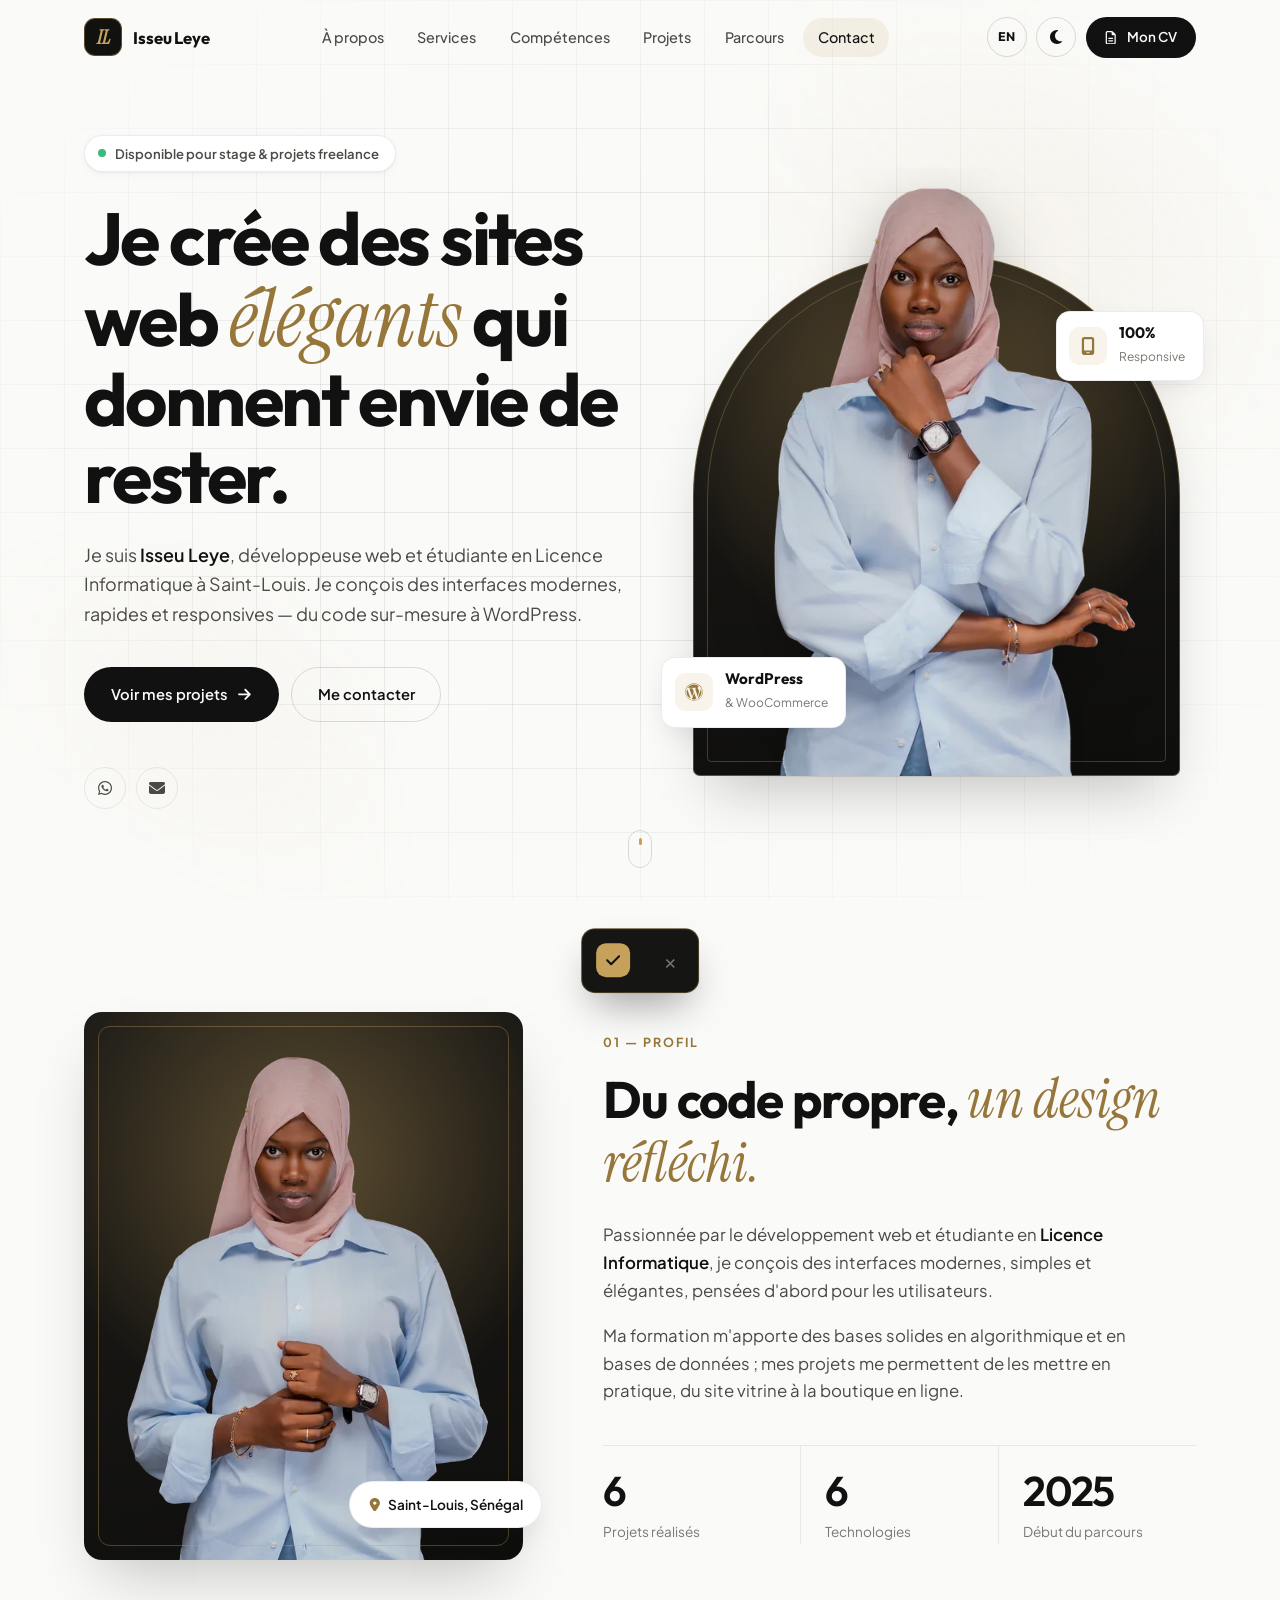
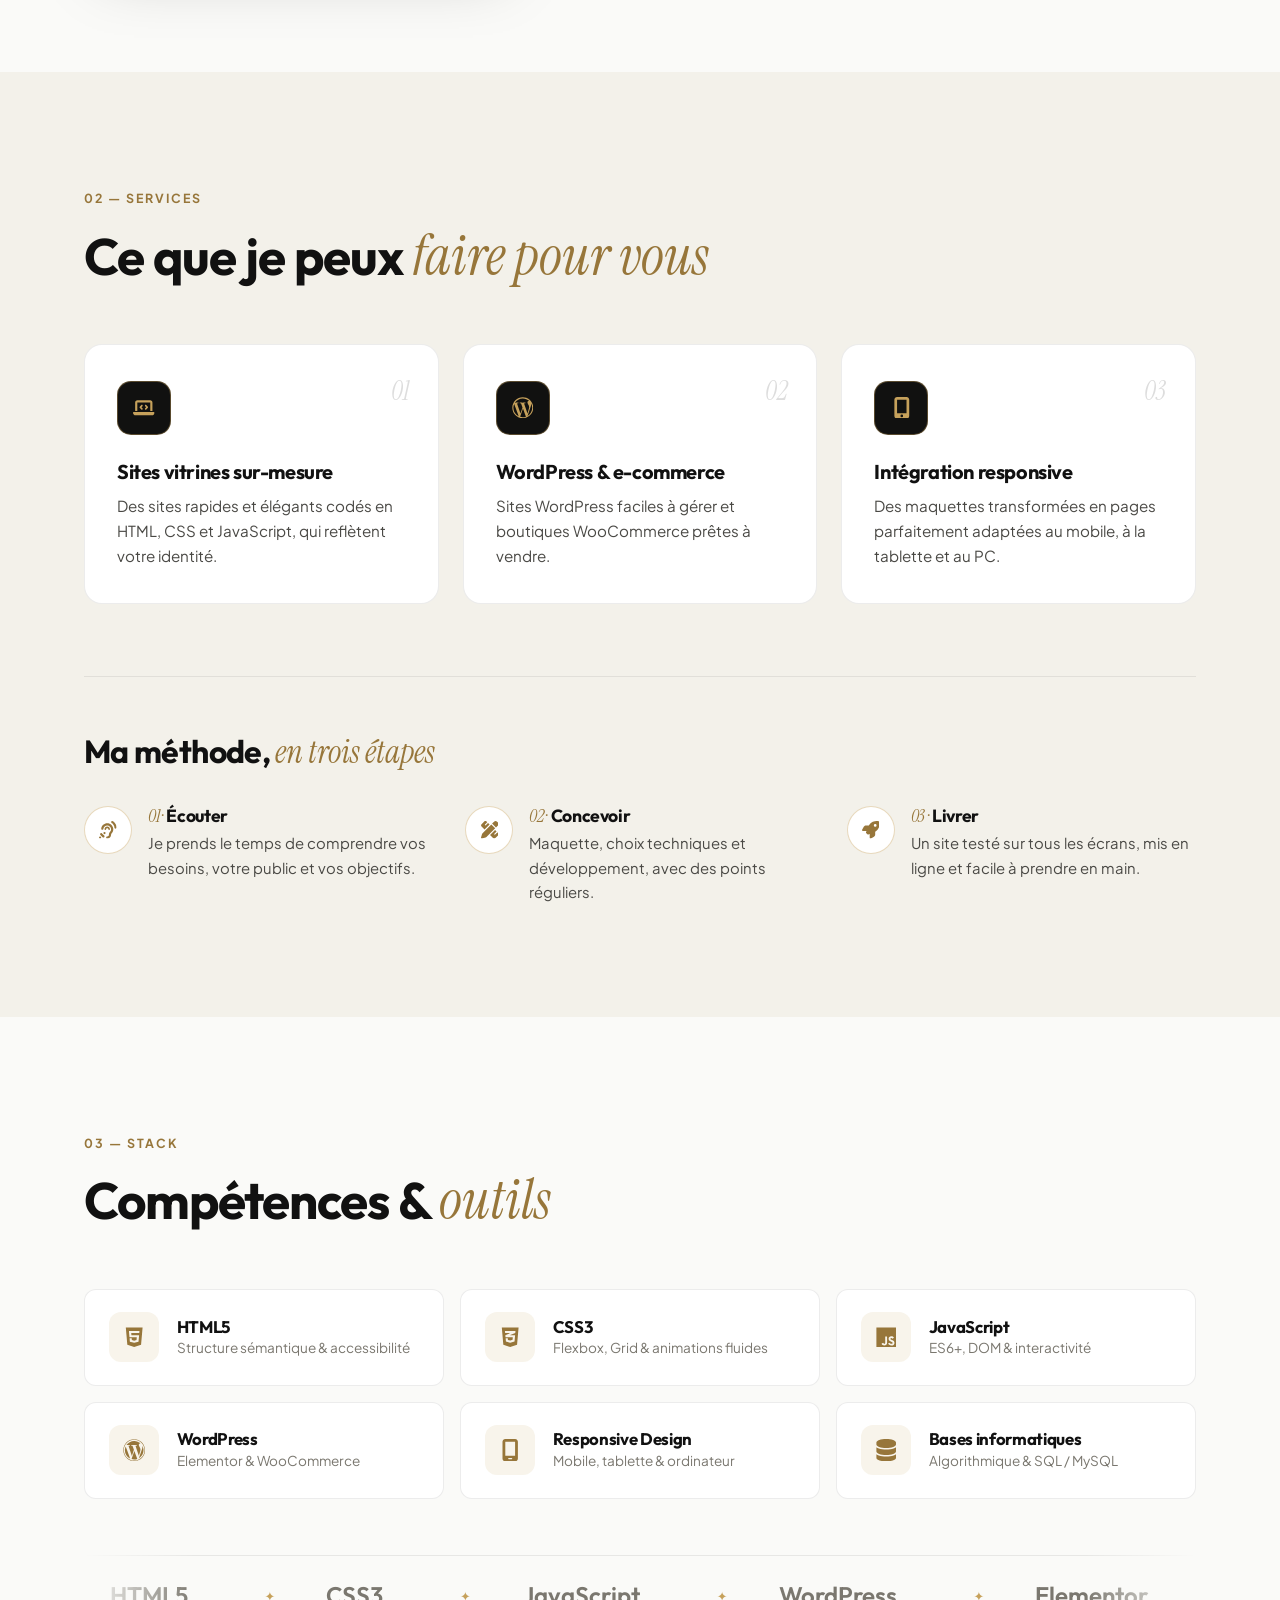
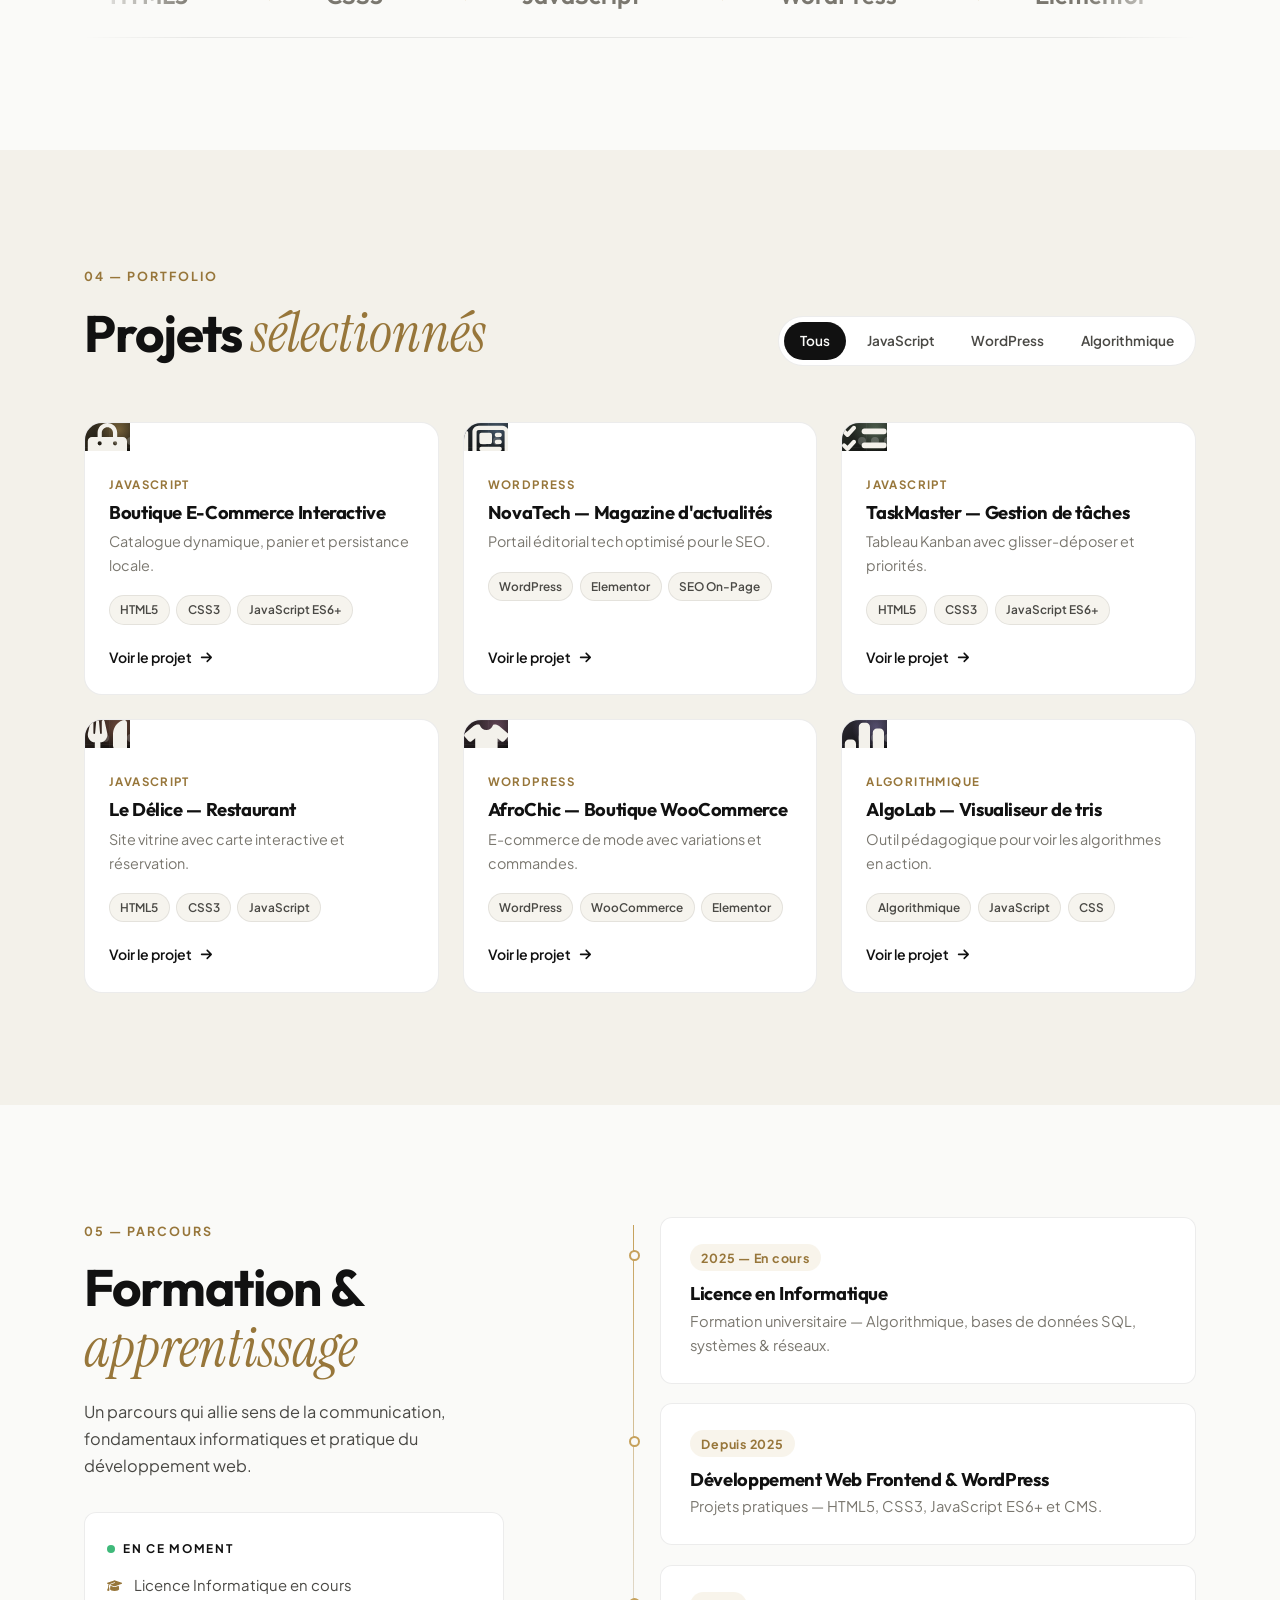
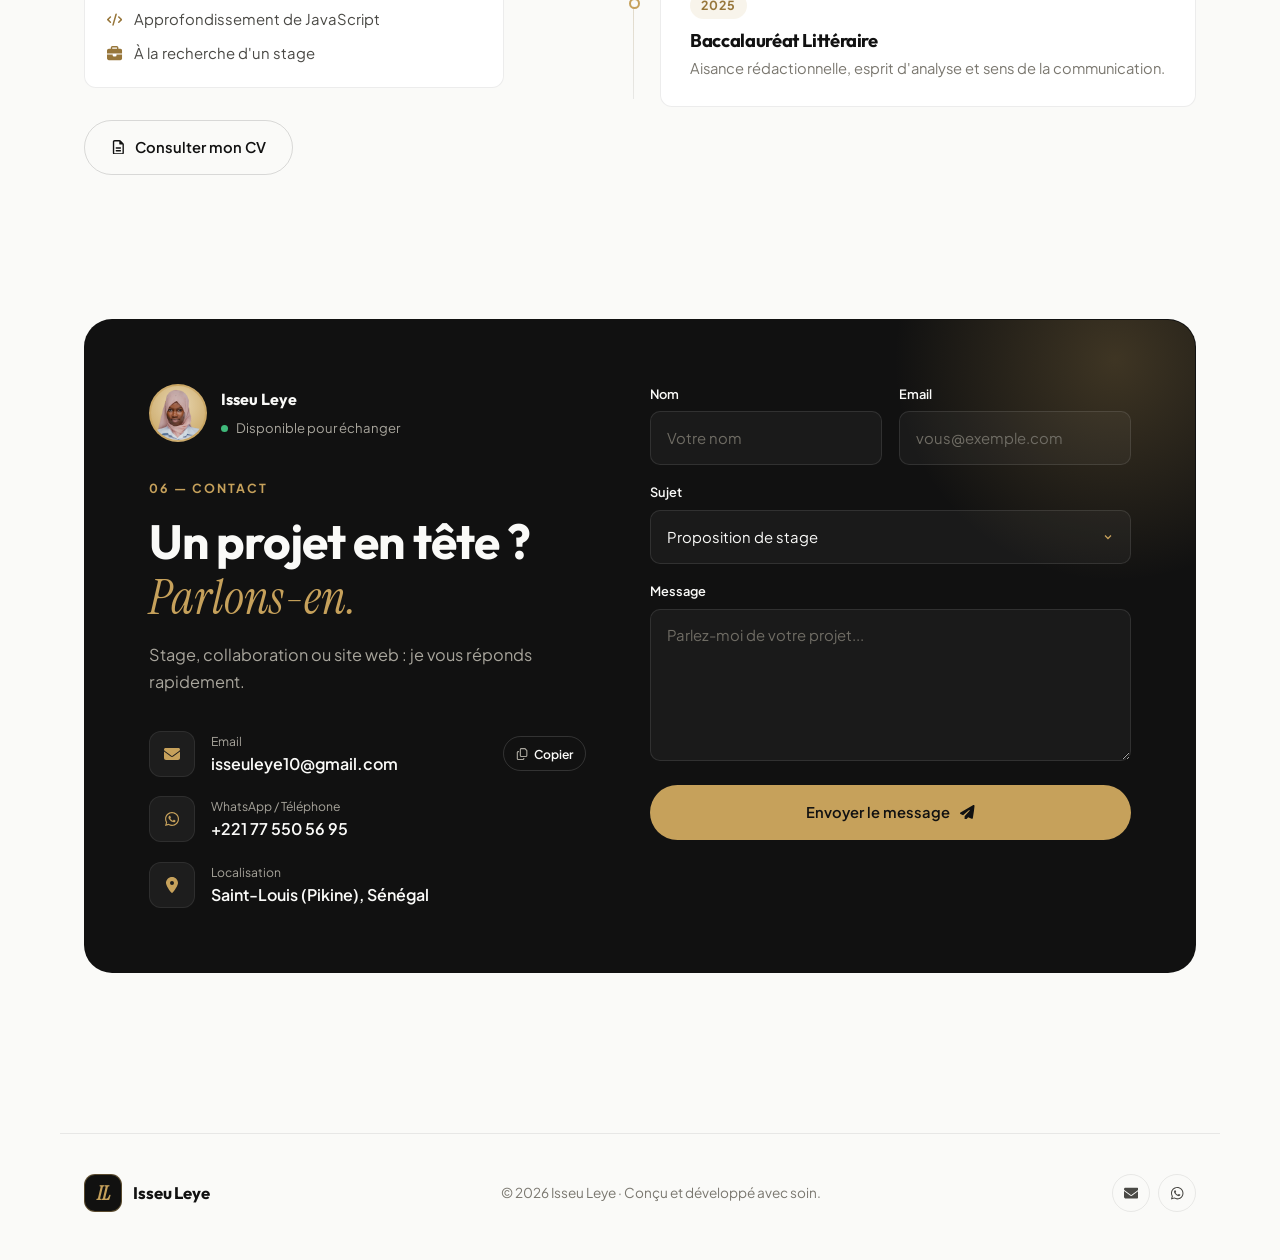
==== index.html @ 079fb555 "Initial commit - Portfolio Isseu Leye" ====
<!DOCTYPE html>
<html lang="fr" data-theme="light">
<head>
  <meta charset="UTF-8">
  <meta name="viewport" content="width=device-width, initial-scale=1.0">
  <title>Isseu Leye — Développeuse Web</title>
  <meta name="description" content="Portfolio d'Isseu Leye - Développeuse Web & Étudiante en Licence Informatique. Création de sites web modernes, rapides et responsives.">
  <meta name="author" content="Isseu Leye">
  <meta name="theme-color" content="#FAFAF8">

  <!-- Aperçu lors des partages (WhatsApp, LinkedIn...).
       Après la mise en ligne, remplacez "img/og-image.jpg" par l'adresse complète,
       ex. https://isseuleye.netlify.app/img/og-image.jpg -->
  <meta property="og:title" content="Isseu Leye — Développeuse Web">
  <meta property="og:description" content="Création de sites web modernes, épurés et responsives.">
  <meta property="og:type" content="website">
  <meta property="og:image" content="img/og-image.jpg">
  <meta property="og:image:width" content="1200">
  <meta property="og:image:height" content="630">
  <meta name="twitter:card" content="summary_large_image">

  <!-- Thème et langue appliqués avant l'affichage pour éviter le flash -->
  <script>
    document.documentElement.classList.add('js');
    (function () {
      try {
        var t = localStorage.getItem('theme');
        if (!t) t = window.matchMedia('(prefers-color-scheme: dark)').matches ? 'dark' : 'light';
        document.documentElement.setAttribute('data-theme', t);
        var l = localStorage.getItem('lang');
        if (l) document.documentElement.setAttribute('lang', l);
      } catch (e) {}
    })();
  </script>

  <link rel="preconnect" href="https://fonts.googleapis.com">
  <link rel="preconnect" href="https://fonts.gstatic.com" crossorigin>
  <link href="https://fonts.googleapis.com/css2?family=Instrument+Serif:ital@0;1&family=Outfit:wght@500;600;700;800&family=Plus+Jakarta+Sans:wght@400;500;600;700&display=swap" rel="stylesheet">

  <link rel="stylesheet" href="css/style.css">
  <link rel="icon" type="image/svg+xml" href="data:image/svg+xml,<svg xmlns='http://www.w3.org/2000/svg' viewBox='0 0 64 64'><rect width='64' height='64' rx='16' fill='%23111'/><text x='50%25' y='54%25' dominant-baseline='middle' text-anchor='middle' font-family='Georgia,serif' font-size='30' fill='%23C6A15B'>IL</text></svg>">
</head>
<body>
  <script src="js/icons.js"></script>

  <a href="#main" class="skip-link" data-i18n="skip">Aller au contenu</a>
  <div class="scroll-progress" id="scroll-progress" aria-hidden="true"></div>

  <!-- ==================== NAVIGATION ==================== -->
  <header class="navbar" id="navbar">
    <div class="nav-inner">
      <a href="#hero" class="brand" aria-label="Isseu Leye">
        <span class="brand-mark">IL</span>
        <span class="brand-name">Isseu Leye</span>
      </a>

      <nav class="nav-menu" id="nav-menu" aria-label="Navigation">
        <ul class="nav-list">
          <li><a href="#about" class="nav-link" data-i18n="nav.about">À propos</a></li>
          <li><a href="#services" class="nav-link" data-i18n="nav.services">Services</a></li>
          <li><a href="#skills" class="nav-link" data-i18n="nav.skills">Compétences</a></li>
          <li><a href="#projects" class="nav-link" data-i18n="nav.projects">Projets</a></li>
          <li><a href="#journey" class="nav-link" data-i18n="nav.journey">Parcours</a></li>
          <li><a href="#contact" class="nav-link" data-i18n="nav.contact">Contact</a></li>
        </ul>

        <!-- Actions du menu mobile -->
        <div class="nav-mobile-extra">
          <button class="btn btn-primary" data-open-cv>
            <svg class="icon"><use href="#i-file-lines-o"></use></svg>
            <span data-i18n="nav.cv">Mon CV</span>
          </button>
          <div class="nav-mobile-toggles">
            <button class="icon-btn lang-btn" data-lang-toggle aria-label="English version">EN</button>
            <button class="icon-btn" data-theme-toggle aria-label="Thème clair / sombre">
              <svg class="icon icon-moon"><use href="#i-moon"></use></svg>
              <svg class="icon icon-sun"><use href="#i-sun"></use></svg>
            </button>
          </div>
        </div>
      </nav>

      <div class="nav-actions">
        <button class="icon-btn lang-btn desk-only" id="lang-toggle" data-lang-toggle aria-label="English version">EN</button>
        <button class="icon-btn desk-only" id="theme-toggle" data-theme-toggle aria-label="Thème clair / sombre">
          <svg class="icon icon-moon"><use href="#i-moon"></use></svg>
          <svg class="icon icon-sun"><use href="#i-sun"></use></svg>
        </button>
        <button class="btn btn-primary btn-sm nav-cv desk-only" data-open-cv>
          <svg class="icon"><use href="#i-file-lines-o"></use></svg>
          <span data-i18n="nav.cv">Mon CV</span>
        </button>
        <button class="mobile-toggle" id="mobile-toggle" aria-label="Menu" aria-expanded="false" aria-controls="nav-menu">
          <span></span><span></span>
        </button>
      </div>
    </div>
  </header>

  <main id="main">
    <!-- ==================== ACCUEIL ==================== -->
    <section class="hero" id="hero">
      <div class="hero-bg" aria-hidden="true"></div>
      <div class="container hero-grid">
        <div class="hero-content">
          <span class="pill reveal">
            <span class="pulse-dot"></span>
            <span data-i18n="hero.pill">Disponible pour stage & projets freelance</span>
          </span>

          <h1 class="hero-title reveal" data-i18n="hero.title">Je crée des sites web <em>élégants</em> qui donnent envie de rester.</h1>

          <p class="hero-lead reveal" data-i18n="hero.lead">
            Je suis <strong>Isseu Leye</strong>, développeuse web et étudiante en Licence Informatique à Saint-Louis.
            Je conçois des interfaces modernes, rapides et responsives — du code sur-mesure à WordPress.
          </p>

          <div class="hero-cta reveal">
            <a href="#projects" class="btn btn-primary">
              <span data-i18n="hero.cta1">Voir mes projets</span>
              <svg class="icon arrow"><use href="#i-arrow-right"></use></svg>
            </a>
            <a href="#contact" class="btn btn-ghost">
              <span data-i18n="hero.cta2">Me contacter</span>
            </a>
          </div>

          <ul class="hero-socials reveal social-list">
            <li hidden><a data-link="github" target="_blank" rel="noopener noreferrer" aria-label="GitHub"><svg class="icon"><use href="#i-github"></use></svg></a></li>
            <li hidden><a data-link="linkedin" target="_blank" rel="noopener noreferrer" aria-label="LinkedIn"><svg class="icon"><use href="#i-linkedin-in"></use></svg></a></li>
            <li><a href="https://wa.me/221775505695" target="_blank" rel="noopener noreferrer" aria-label="WhatsApp"><svg class="icon"><use href="#i-whatsapp"></use></svg></a></li>
            <li><a href="mailto:isseuleye10@gmail.com" aria-label="Email"><svg class="icon"><use href="#i-envelope"></use></svg></a></li>
          </ul>
        </div>

        <div class="hero-visual reveal">
          <div class="hero-photo">
            <img src="img/isseu-leye.webp"
                 srcset="img/isseu-leye-600.webp 600w, img/isseu-leye.webp 1000w"
                 sizes="(max-width: 640px) 420px, 560px"
                 width="1000" height="1250"
                 alt="Isseu Leye"
                 fetchpriority="high" decoding="async">
          </div>

          <div class="float-badge badge-a">
            <svg class="icon"><use href="#i-mobile-screen"></use></svg>
            <div><strong>100%</strong><span>Responsive</span></div>
          </div>
          <div class="float-badge badge-b">
            <svg class="icon"><use href="#i-wordpress"></use></svg>
            <div><strong>WordPress</strong><span>& WooCommerce</span></div>
          </div>
        </div>
      </div>

      <a href="#about" class="scroll-hint" aria-label="↓">
        <span></span>
      </a>
    </section>

    <!-- ==================== À PROPOS ==================== -->
    <section class="section" id="about">
      <div class="container about-grid">
        <div class="about-portrait reveal">
          <div class="portrait-frame">
            <img src="img/isseu-about.webp"
                 srcset="img/isseu-about-600.webp 600w, img/isseu-about.webp 1000w"
                 sizes="(max-width: 860px) 380px, 480px"
                 width="1000" height="1250"
                 alt="Isseu Leye"
                 loading="lazy" decoding="async">
          </div>
          <div class="portrait-tag">
            <svg class="icon"><use href="#i-location-dot"></use></svg> Saint-Louis, Sénégal
          </div>
        </div>

        <div class="about-text">
          <span class="eyebrow reveal" data-i18n="about.eyebrow">01 — Profil</span>
          <h2 class="section-title reveal" data-i18n="about.title">Du code propre, <em>un design réfléchi.</em></h2>
          <p class="reveal" data-i18n="about.p1">
            Passionnée par le développement web et étudiante en <strong>Licence Informatique</strong>,
            je conçois des interfaces modernes, simples et élégantes, pensées d'abord pour les utilisateurs.
          </p>
          <p class="reveal" data-i18n="about.p2">
            Ma formation m'apporte des bases solides en algorithmique et en bases de données ; mes projets
            me permettent de les mettre en pratique, du site vitrine à la boutique en ligne.
          </p>

          <div class="stats reveal">
            <div class="stat"><strong id="stat-projects">6</strong><span data-i18n="about.stat1">Projets réalisés</span></div>
            <div class="stat"><strong>6</strong><span data-i18n="about.stat2">Technologies</span></div>
            <div class="stat"><strong>2025</strong><span data-i18n="about.stat3">Début du parcours</span></div>
          </div>
        </div>
      </div>
    </section>

    <!-- ==================== SERVICES ==================== -->
    <section class="section section-alt" id="services">
      <div class="container">
        <div class="section-head">
          <span class="eyebrow reveal" data-i18n="services.eyebrow">02 — Services</span>
          <h2 class="section-title reveal" data-i18n="services.title">Ce que je peux <em>faire pour vous</em></h2>
        </div>

        <div class="services-grid">
          <article class="service-card reveal">
            <span class="service-num">01</span>
            <div class="service-icon"><svg class="icon"><use href="#i-laptop-code"></use></svg></div>
            <h3 data-i18n="services.s1.t">Sites vitrines sur-mesure</h3>
            <p data-i18n="services.s1.d">Des sites rapides et élégants codés en HTML, CSS et JavaScript, qui reflètent votre identité.</p>
          </article>
          <article class="service-card reveal">
            <span class="service-num">02</span>
            <div class="service-icon"><svg class="icon"><use href="#i-wordpress-simple"></use></svg></div>
            <h3 data-i18n="services.s2.t">WordPress & e-commerce</h3>
            <p data-i18n="services.s2.d">Sites WordPress faciles à gérer et boutiques WooCommerce prêtes à vendre.</p>
          </article>
          <article class="service-card reveal">
            <span class="service-num">03</span>
            <div class="service-icon"><svg class="icon"><use href="#i-mobile-screen-button"></use></svg></div>
            <h3 data-i18n="services.s3.t">Intégration responsive</h3>
            <p data-i18n="services.s3.d">Des maquettes transformées en pages parfaitement adaptées au mobile, à la tablette et au PC.</p>
          </article>
        </div>

        <!-- Méthode de travail -->
        <div class="method">
          <h3 class="method-title reveal" data-i18n="method.title">Ma méthode, <em>en trois étapes</em></h3>
          <ol class="method-steps">
            <li class="method-step reveal">
              <span class="method-icon"><svg class="icon"><use href="#i-ear-listen"></use></svg></span>
              <div>
                <h4 data-i18n="method.s1.t">Écouter</h4>
                <p data-i18n="method.s1.d">Je prends le temps de comprendre vos besoins, votre public et vos objectifs.</p>
              </div>
            </li>
            <li class="method-step reveal">
              <span class="method-icon"><svg class="icon"><use href="#i-pen-ruler"></use></svg></span>
              <div>
                <h4 data-i18n="method.s2.t">Concevoir</h4>
                <p data-i18n="method.s2.d">Maquette, choix techniques et développement, avec des points réguliers.</p>
              </div>
            </li>
            <li class="method-step reveal">
              <span class="method-icon"><svg class="icon"><use href="#i-rocket"></use></svg></span>
              <div>
                <h4 data-i18n="method.s3.t">Livrer</h4>
                <p data-i18n="method.s3.d">Un site testé sur tous les écrans, mis en ligne et facile à prendre en main.</p>
              </div>
            </li>
          </ol>
        </div>
      </div>
    </section>

    <!-- ==================== COMPÉTENCES ==================== -->
    <section class="section" id="skills">
      <div class="container">
        <div class="section-head">
          <span class="eyebrow reveal" data-i18n="skills.eyebrow">03 — Stack</span>
          <h2 class="section-title reveal" data-i18n="skills.title">Compétences & <em>outils</em></h2>
        </div>

        <div class="skills-grid">
          <div class="skill-card reveal">
            <div class="skill-icon"><svg class="icon"><use href="#i-html5"></use></svg></div>
            <div><h3>HTML5</h3><p data-i18n="skills.html">Structure sémantique & accessibilité</p></div>
          </div>
          <div class="skill-card reveal">
            <div class="skill-icon"><svg class="icon"><use href="#i-css3-alt"></use></svg></div>
            <div><h3>CSS3</h3><p data-i18n="skills.css">Flexbox, Grid & animations fluides</p></div>
          </div>
          <div class="skill-card reveal">
            <div class="skill-icon"><svg class="icon"><use href="#i-js"></use></svg></div>
            <div><h3>JavaScript</h3><p data-i18n="skills.js">ES6+, DOM & interactivité</p></div>
          </div>
          <div class="skill-card reveal">
            <div class="skill-icon"><svg class="icon"><use href="#i-wordpress"></use></svg></div>
            <div><h3>WordPress</h3><p>Elementor & WooCommerce</p></div>
          </div>
          <div class="skill-card reveal">
            <div class="skill-icon"><svg class="icon"><use href="#i-mobile-screen"></use></svg></div>
            <div><h3>Responsive Design</h3><p data-i18n="skills.rwd">Mobile, tablette & ordinateur</p></div>
          </div>
          <div class="skill-card reveal">
            <div class="skill-icon"><svg class="icon"><use href="#i-database"></use></svg></div>
            <div><h3 data-i18n="skills.cs.t">Bases informatiques</h3><p data-i18n="skills.cs.d">Algorithmique & SQL / MySQL</p></div>
          </div>
        </div>

        <div class="marquee reveal">
          <div class="marquee-track">
            <span>HTML5</span><span>CSS3</span><span>JavaScript</span><span>WordPress</span><span>Elementor</span><span>WooCommerce</span><span>Bootstrap</span><span>Git</span><span>MySQL</span><span>SEO</span>
            <span aria-hidden="true">HTML5</span><span aria-hidden="true">CSS3</span><span aria-hidden="true">JavaScript</span><span aria-hidden="true">WordPress</span><span aria-hidden="true">Elementor</span><span aria-hidden="true">WooCommerce</span><span aria-hidden="true">Bootstrap</span><span aria-hidden="true">Git</span><span aria-hidden="true">MySQL</span><span aria-hidden="true">SEO</span>
          </div>
        </div>
      </div>
    </section>

    <!-- ==================== PROJETS ==================== -->
    <section class="section section-alt" id="projects">
      <div class="container">
        <div class="section-head section-head-split">
          <div>
            <span class="eyebrow reveal" data-i18n="projects.eyebrow">04 — Portfolio</span>
            <h2 class="section-title reveal" data-i18n="projects.title">Projets <em>sélectionnés</em></h2>
          </div>
          <div class="filters reveal" aria-label="Filtres">
            <button class="filter-btn active" data-filter="all" data-i18n="projects.all">Tous</button>
            <button class="filter-btn" data-filter="js">JavaScript</button>
            <button class="filter-btn" data-filter="wp">WordPress</button>
            <button class="filter-btn" data-filter="algo" data-i18n="projects.algo">Algorithmique</button>
          </div>
        </div>

        <!-- Les cartes sont générées à partir de js/projects.js -->
        <div class="projects-grid" id="projects-grid"></div>
      </div>
    </section>

    <!-- ==================== PARCOURS ==================== -->
    <section class="section" id="journey">
      <div class="container journey-grid">
        <div class="journey-intro">
          <span class="eyebrow reveal" data-i18n="journey.eyebrow">05 — Parcours</span>
          <h2 class="section-title reveal" data-i18n="journey.title">Formation & <em>apprentissage</em></h2>
          <p class="reveal" data-i18n="journey.intro">Un parcours qui allie sens de la communication, fondamentaux informatiques et pratique du développement web.</p>

          <div class="now-card reveal">
            <span class="now-label"><span class="pulse-dot"></span> <span data-i18n="now.label">En ce moment</span></span>
            <ul>
              <li><svg class="icon"><use href="#i-graduation-cap"></use></svg> <span data-i18n="now.1">Licence Informatique en cours</span></li>
              <li><svg class="icon"><use href="#i-code"></use></svg> <span data-i18n="now.2">Approfondissement de JavaScript</span></li>
              <li><svg class="icon"><use href="#i-briefcase"></use></svg> <span data-i18n="now.3">À la recherche d'un stage</span></li>
            </ul>
          </div>

          <button class="btn btn-ghost reveal" data-open-cv>
            <svg class="icon"><use href="#i-file-lines-o"></use></svg>
            <span data-i18n="journey.cv">Consulter mon CV</span>
          </button>
        </div>

        <ol class="timeline">
          <li class="timeline-item reveal">
            <span class="timeline-year" data-i18n="journey.t1.y">2025 — En cours</span>
            <h3 data-i18n="journey.t1.t">Licence en Informatique</h3>
            <p data-i18n="journey.t1.d">Formation universitaire — Algorithmique, bases de données SQL, systèmes & réseaux.</p>
          </li>
          <li class="timeline-item reveal">
            <span class="timeline-year" data-i18n="journey.t2.y">Depuis 2025</span>
            <h3 data-i18n="journey.t2.t">Développement Web Frontend & WordPress</h3>
            <p data-i18n="journey.t2.d">Projets pratiques — HTML5, CSS3, JavaScript ES6+ et CMS.</p>
          </li>
          <li class="timeline-item reveal">
            <span class="timeline-year">2025</span>
            <h3 data-i18n="journey.t3.t">Baccalauréat Littéraire</h3>
            <p data-i18n="journey.t3.d">Aisance rédactionnelle, esprit d'analyse et sens de la communication.</p>
          </li>
        </ol>
      </div>
    </section>

    <!-- ==================== CONTACT ==================== -->
    <section class="section" id="contact">
      <div class="container">
        <div class="contact-card reveal">
          <div class="contact-info">
            <div class="contact-person">
              <img src="img/isseu-avatar.webp" width="320" height="320" alt="Isseu Leye" class="avatar" loading="lazy" decoding="async">
              <div>
                <strong>Isseu Leye</strong>
                <span><span class="pulse-dot"></span> <span data-i18n="contact.available">Disponible pour échanger</span></span>
              </div>
            </div>
            <span class="eyebrow eyebrow-light" data-i18n="contact.eyebrow">06 — Contact</span>
            <h2 class="contact-title" data-i18n="contact.title">Un projet en tête ? <em>Parlons-en.</em></h2>
            <p data-i18n="contact.lead">Stage, collaboration ou site web : je vous réponds rapidement.</p>

            <ul class="contact-list">
              <li>
                <span class="c-icon"><svg class="icon"><use href="#i-envelope"></use></svg></span>
                <div class="c-body"><small>Email</small><a href="mailto:isseuleye10@gmail.com">isseuleye10@gmail.com</a></div>
                <button type="button" class="copy-btn" id="copy-email" aria-label="Copier l'adresse email">
                  <svg class="icon icon-copy"><use href="#i-copy-o"></use></svg>
                  <svg class="icon icon-done"><use href="#i-check"></use></svg>
                  <span data-i18n="contact.copy">Copier</span>
                </button>
              </li>
              <li>
                <span class="c-icon"><svg class="icon"><use href="#i-whatsapp"></use></svg></span>
                <div class="c-body"><small data-i18n="contact.phone">WhatsApp / Téléphone</small><a href="https://wa.me/221775505695" target="_blank" rel="noopener noreferrer">+221 77 550 56 95</a></div>
              </li>
              <li>
                <span class="c-icon"><svg class="icon"><use href="#i-location-dot"></use></svg></span>
                <div class="c-body"><small data-i18n="contact.location">Localisation</small><span>Saint-Louis (Pikine), Sénégal</span></div>
              </li>
            </ul>
          </div>

          <form id="contact-form" class="contact-form" novalidate>
            <!-- Piège anti-spam : invisible pour les humains -->
            <input type="checkbox" name="botcheck" class="hp-field" tabindex="-1" autocomplete="off" aria-hidden="true">

            <div class="form-row">
              <div class="field">
                <label for="name" data-i18n="form.name">Nom</label>
                <input type="text" id="name" name="name" placeholder="Votre nom" data-i18n-placeholder="form.name.ph" autocomplete="name" required>
                <span class="field-err" id="name-error"></span>
              </div>
              <div class="field">
                <label for="email">Email</label>
                <input type="email" id="email" name="email" placeholder="vous@exemple.com" data-i18n-placeholder="form.email.ph" autocomplete="email" required>
                <span class="field-err" id="email-error"></span>
              </div>
            </div>
            <div class="field">
              <label for="subject" data-i18n="form.subject">Sujet</label>
              <select id="subject" name="subject">
                <option value="Proposition de stage" data-i18n="form.opt1">Proposition de stage</option>
                <option value="Création de site web" data-i18n="form.opt2">Création de site web</option>
                <option value="Collaboration" data-i18n="form.opt3">Collaboration</option>
                <option value="Autre" data-i18n="form.opt4">Autre</option>
              </select>
            </div>
            <div class="field">
              <label for="message">Message</label>
              <textarea id="message" name="message" rows="5" placeholder="Parlez-moi de votre projet..." data-i18n-placeholder="form.msg.ph" required></textarea>
              <span class="field-err" id="message-error"></span>
            </div>
            <button type="submit" class="btn btn-gold btn-block" id="submit-btn">
              <span data-i18n="form.send">Envoyer le message</span>
              <svg class="icon"><use href="#i-paper-plane"></use></svg>
            </button>
          </form>
        </div>
      </div>
    </section>
  </main>

  <!-- ==================== FOOTER ==================== -->
  <footer class="site-footer">
    <div class="container footer-inner">
      <a href="#hero" class="brand">
        <span class="brand-mark">IL</span>
        <span class="brand-name">Isseu Leye</span>
      </a>
      <p class="footer-copy">&copy; <span id="current-year">2026</span> Isseu Leye · <span data-i18n="footer">Conçu et développé avec soin.</span></p>
      <div class="footer-links social-list">
        <a href="mailto:isseuleye10@gmail.com" aria-label="Email"><svg class="icon"><use href="#i-envelope"></use></svg></a>
        <a href="https://wa.me/221775505695" target="_blank" rel="noopener noreferrer" aria-label="WhatsApp"><svg class="icon"><use href="#i-whatsapp"></use></svg></a>
        <a data-link="github" hidden target="_blank" rel="noopener noreferrer" aria-label="GitHub"><svg class="icon"><use href="#i-github"></use></svg></a>
        <a data-link="linkedin" hidden target="_blank" rel="noopener noreferrer" aria-label="LinkedIn"><svg class="icon"><use href="#i-linkedin-in"></use></svg></a>
      </div>
    </div>
  </footer>

  <button class="back-to-top" id="back-to-top" aria-label="↑">
    <svg class="icon"><use href="#i-arrow-up"></use></svg>
  </button>

  <!-- ==================== TOAST ==================== -->
  <div class="toast" id="toast" role="status" aria-live="polite">
    <span class="toast-icon" id="toast-icon"><svg class="icon"><use href="#i-check"></use></svg></span>
    <div>
      <div class="toast-title" id="toast-title"></div>
      <div class="toast-msg" id="toast-msg"></div>
    </div>
    <button class="toast-close" id="toast-close" aria-label="×">&times;</button>
  </div>

  <!-- ==================== MODALE CV ==================== -->
  <div class="modal" id="cv-modal" role="dialog" aria-modal="true" aria-labelledby="cv-modal-title">
    <div class="modal-window modal-cv">
      <div class="modal-head">
        <h3 id="cv-modal-title">Curriculum Vitae</h3>
        <div class="modal-actions">
          <a class="btn btn-primary btn-sm" id="cv-download" href="cv/Isseu-Leye-CV.pdf" download>
            <svg class="icon"><use href="#i-download"></use></svg> <span data-i18n="cv.download">Télécharger le PDF</span>
          </a>
          <button class="modal-close" data-close aria-label="×">&times;</button>
        </div>
      </div>
      <div class="modal-body modal-body-cv">
        <iframe id="cv-frame" title="Curriculum Vitae" loading="lazy"></iframe>
      </div>
    </div>
  </div>

  <!-- ==================== MODALE PROJET ==================== -->
  <div class="modal" id="project-modal" role="dialog" aria-modal="true" aria-labelledby="pm-title">
    <div class="modal-window">
      <div class="modal-head">
        <h3 id="pm-title"></h3>
        <button class="modal-close" data-close aria-label="×">&times;</button>
      </div>
      <div class="modal-body" id="pm-body"></div>
    </div>
  </div>

  <script src="js/config.js"></script>
  <script src="js/projects.js"></script>
  <script src="js/i18n.js"></script>
  <script src="js/main.js"></script>
</body>
</html>
---- css/style.css ----
/* ==========================================================================
   PORTFOLIO ISSEU LEYE — DESIGN ÉDITORIAL MODERNE
   Palette : Noir profond #111111 · Beige doré #C6A15B · Fond clair #FAFAF8
   Thèmes clair / sombre via [data-theme]
   ========================================================================== */

/* ==================== TOKENS ==================== */
:root {
  --bg: #FAFAF8;
  --bg-alt: #F3F1EA;
  --surface: #FFFFFF;
  --surface-2: #F6F4EE;
  --text: #111111;
  --text-2: #4A4945;
  --muted: #7A776F;
  --border: rgba(17, 17, 17, 0.08);
  --border-strong: rgba(17, 17, 17, 0.14);

  --gold: #C6A15B;
  --gold-ink: #97763A;          /* doré lisible sur fond clair */
  --gold-soft: rgba(198, 161, 91, 0.12);
  --gold-line: rgba(198, 161, 91, 0.4);

  --ink: #111111;               /* blocs inversés (contact, boutons) */
  --on-ink: #FAFAF8;
  --on-ink-muted: #A8A59C;

  --shadow-sm: 0 1px 2px rgba(17, 17, 17, 0.04), 0 2px 8px rgba(17, 17, 17, 0.04);
  --shadow-md: 0 10px 30px -10px rgba(17, 17, 17, 0.15);
  --shadow-lg: 0 30px 60px -20px rgba(17, 17, 17, 0.25);

  --font-display: 'Outfit', system-ui, sans-serif;
  --font-serif: 'Instrument Serif', Georgia, serif;
  --font-body: 'Plus Jakarta Sans', system-ui, sans-serif;

  --max-w: 1160px;
  --radius: 18px;
  --radius-sm: 12px;
  --ease: cubic-bezier(0.22, 1, 0.36, 1);
  --nav-h: 76px;
}

[data-theme="dark"] {
  --bg: #0D0D0C;
  --bg-alt: #121210;
  --surface: #171715;
  --surface-2: #1E1D1A;
  --text: #F3F1EB;
  --text-2: #BEBAB0;
  --muted: #8C897F;
  --border: rgba(255, 255, 255, 0.08);
  --border-strong: rgba(255, 255, 255, 0.16);

  --gold: #D4B06A;
  --gold-ink: #D4B06A;
  --gold-soft: rgba(212, 176, 106, 0.12);
  --gold-line: rgba(212, 176, 106, 0.35);

  --ink: #1A1916;
  --on-ink: #F3F1EB;
  --on-ink-muted: #9C998F;

  --shadow-sm: 0 1px 2px rgba(0, 0, 0, 0.3);
  --shadow-md: 0 10px 30px -10px rgba(0, 0, 0, 0.6);
  --shadow-lg: 0 30px 60px -20px rgba(0, 0, 0, 0.7);
}

/* ==================== BASE ==================== */
*, *::before, *::after { margin: 0; padding: 0; box-sizing: border-box; }

html {
  scroll-behavior: smooth;
  scroll-padding-top: var(--nav-h);
  -webkit-text-size-adjust: 100%;
}

body {
  font-family: var(--font-body);
  background: var(--bg);
  color: var(--text-2);
  line-height: 1.65;
  overflow-x: hidden;
  -webkit-font-smoothing: antialiased;
  transition: background-color 0.4s ease, color 0.4s ease;
}

h1, h2, h3, h4 {
  font-family: var(--font-display);
  color: var(--text);
  font-weight: 700;
  line-height: 1.15;
  letter-spacing: -0.02em;
}

em {
  font-family: var(--font-serif);
  font-style: italic;
  font-weight: 400;
  color: var(--gold-ink);
  letter-spacing: 0;
}

a { color: inherit; text-decoration: none; }
ul, ol { list-style: none; }
button { font: inherit; color: inherit; }
img { max-width: 100%; display: block; }

.icon {
  width: 1em;
  height: 1em;
  fill: currentColor;
  flex-shrink: 0;
  vertical-align: -0.125em;
}
.icon.spin { animation: spin 0.9s linear infinite; }
@keyframes spin { to { transform: rotate(360deg); } }
[hidden] { display: none !important; }

::selection { background: var(--gold); color: #111; }

:focus-visible {
  outline: 2px solid var(--gold);
  outline-offset: 3px;
  border-radius: 6px;
}

.skip-link {
  position: absolute;
  left: 1rem;
  top: -100px;
  z-index: 5000;
  background: var(--ink);
  color: var(--on-ink);
  padding: 0.6rem 1rem;
  border-radius: 8px;
}
.skip-link:focus { top: 1rem; }

.container {
  width: 100%;
  max-width: var(--max-w);
  margin: 0 auto;
  padding: 0 1.5rem;
}

.section { padding: 7rem 0; position: relative; }
.section-alt { background: var(--bg-alt); }

.section-head { max-width: 640px; margin-bottom: 3.5rem; }
.section-head-split {
  max-width: none;
  display: flex;
  justify-content: space-between;
  align-items: flex-end;
  gap: 2rem;
  flex-wrap: wrap;
}

.eyebrow {
  display: inline-block;
  font-size: 0.78rem;
  font-weight: 700;
  letter-spacing: 0.16em;
  text-transform: uppercase;
  color: var(--gold-ink);
  margin-bottom: 1rem;
}

.section-title {
  font-size: clamp(2.1rem, 4.2vw, 3.2rem);
}
.section-title em { font-size: 1.08em; }

/* ==================== SCROLL PROGRESS ==================== */
.scroll-progress {
  position: fixed;
  top: 0;
  left: 0;
  height: 2px;
  width: 100%;
  background: var(--gold);
  transform-origin: 0 50%;
  transform: scaleX(0);
  z-index: 2000;
}

/* ==================== BOUTONS ==================== */
.btn {
  display: inline-flex;
  align-items: center;
  justify-content: center;
  gap: 0.6rem;
  padding: 0.9rem 1.6rem;
  font-size: 0.92rem;
  font-weight: 600;
  border-radius: 999px;
  border: 1px solid transparent;
  cursor: pointer;
  transition: transform 0.3s var(--ease), background 0.3s, color 0.3s, border-color 0.3s, box-shadow 0.3s;
  white-space: nowrap;
}
.btn .icon { transition: transform 0.3s var(--ease); }
.btn:hover .icon.arrow { transform: translateX(4px); }

.btn-primary {
  background: var(--text);
  color: var(--bg);
}
.btn-primary:hover {
  transform: translateY(-2px);
  box-shadow: var(--shadow-md);
  background: var(--gold);
  color: #111;
}

.btn-ghost {
  background: transparent;
  color: var(--text);
  border-color: var(--border-strong);
}
.btn-ghost:hover {
  border-color: var(--gold);
  color: var(--gold-ink);
  transform: translateY(-2px);
}

.btn-gold {
  background: var(--gold);
  color: #111;
}
.btn-gold:hover {
  background: #D8B774;
  transform: translateY(-2px);
  box-shadow: 0 12px 30px -10px rgba(198, 161, 91, 0.6);
}

.btn-sm { padding: 0.55rem 1.1rem; font-size: 0.84rem; }
.btn-block { width: 100%; }
.btn:disabled { opacity: 0.6; cursor: wait; transform: none; }

.icon-btn {
  width: 40px;
  height: 40px;
  border-radius: 50%;
  border: 1px solid var(--border-strong);
  background: transparent;
  color: var(--text);
  cursor: pointer;
  display: grid;
  place-items: center;
  transition: border-color 0.3s, color 0.3s, transform 0.3s var(--ease);
}
.icon-btn:hover { border-color: var(--gold); color: var(--gold-ink); transform: rotate(-15deg); }
.icon-sun { display: none; }
[data-theme="dark"] .icon-sun { display: inline-block; }
[data-theme="dark"] .icon-moon { display: none; }

/* ==================== NAVBAR ==================== */
.navbar {
  position: fixed;
  inset: 0 0 auto 0;
  height: var(--nav-h);
  z-index: 1000;
  display: flex;
  align-items: center;
  transition: background 0.3s, border-color 0.3s, height 0.3s;
  border-bottom: 1px solid transparent;
}
.navbar.scrolled {
  background: color-mix(in srgb, var(--bg) 82%, transparent);
  backdrop-filter: saturate(160%) blur(14px);
  -webkit-backdrop-filter: saturate(160%) blur(14px);
  border-bottom-color: var(--border);
}

.nav-inner {
  width: 100%;
  max-width: var(--max-w);
  margin: 0 auto;
  padding: 0 1.5rem;
  display: flex;
  align-items: center;
  justify-content: space-between;
  gap: 1.5rem;
}

.brand {
  display: inline-flex;
  align-items: center;
  gap: 0.7rem;
  font-family: var(--font-display);
  font-weight: 700;
  color: var(--text);
}
.brand-mark {
  width: 38px;
  height: 38px;
  border-radius: 11px;
  background: #111110;
  border: 1px solid var(--gold-line);
  color: var(--gold);
  display: grid;
  place-items: center;
  font-family: var(--font-serif);
  font-size: 1.25rem;
  font-style: italic;
  transition: transform 0.4s var(--ease);
}
.brand:hover .brand-mark { transform: rotate(-8deg) scale(1.05); }
.brand-name { font-size: 1.05rem; letter-spacing: -0.01em; }

.nav-list { display: flex; align-items: center; gap: 0.3rem; }
.nav-link {
  display: block;
  font-size: 0.9rem;
  font-weight: 500;
  color: var(--text-2);
  padding: 0.5rem 0.9rem;
  border-radius: 999px;
  transition: color 0.25s, background 0.25s;
}
.nav-link:hover { color: var(--text); }
.nav-link.active { color: var(--text); background: var(--gold-soft); }

.nav-actions { display: flex; align-items: center; gap: 0.6rem; }

.mobile-toggle {
  display: none;
  width: 40px;
  height: 40px;
  border-radius: 50%;
  border: 1px solid var(--border-strong);
  background: transparent;
  cursor: pointer;
  position: relative;
}
.mobile-toggle span {
  position: absolute;
  left: 12px;
  width: 16px;
  height: 1.5px;
  background: var(--text);
  transition: transform 0.35s var(--ease), top 0.35s var(--ease);
}
.mobile-toggle span:nth-child(1) { top: 16px; }
.mobile-toggle span:nth-child(2) { top: 22px; }
.mobile-toggle.active span:nth-child(1) { top: 19px; transform: rotate(45deg); }
.mobile-toggle.active span:nth-child(2) { top: 19px; transform: rotate(-45deg); }

/* ==================== HERO ==================== */
.hero {
  position: relative;
  min-height: 100vh;
  min-height: 100svh;
  display: flex;
  align-items: center;
  padding: calc(var(--nav-h) + 3rem) 0 5rem;
  overflow: hidden;
}

.hero-bg {
  position: absolute;
  inset: 0;
  z-index: -1;
  background-image:
    radial-gradient(600px circle at 85% 20%, var(--gold-soft), transparent 60%),
    radial-gradient(500px circle at 10% 90%, var(--gold-soft), transparent 60%),
    linear-gradient(var(--border) 1px, transparent 1px),
    linear-gradient(90deg, var(--border) 1px, transparent 1px);
  background-size: auto, auto, 64px 64px, 64px 64px;
  mask-image: radial-gradient(ellipse at center, #000 40%, transparent 85%);
  -webkit-mask-image: radial-gradient(ellipse at center, #000 40%, transparent 85%);
}

.hero-grid {
  display: grid;
  grid-template-columns: minmax(0, 1.05fr) minmax(0, 1fr);
  gap: 3rem;
  align-items: center;
}
.hero-grid > *, .about-grid > *, .journey-grid > *, .contact-card > * { min-width: 0; }

.pill {
  display: inline-flex;
  align-items: center;
  gap: 0.6rem;
  padding: 0.4rem 1rem 0.4rem 0.8rem;
  border-radius: 999px;
  background: var(--surface);
  border: 1px solid var(--border);
  box-shadow: var(--shadow-sm);
  font-size: 0.82rem;
  font-weight: 600;
  color: var(--text-2);
  margin-bottom: 1.8rem;
}
.pulse-dot {
  width: 8px;
  height: 8px;
  border-radius: 50%;
  background: #3FB97A;
  box-shadow: 0 0 0 0 rgba(63, 185, 122, 0.6);
  animation: pulse 2s infinite;
}
@keyframes pulse {
  70% { box-shadow: 0 0 0 8px rgba(63, 185, 122, 0); }
  100% { box-shadow: 0 0 0 0 rgba(63, 185, 122, 0); }
}

.hero-title {
  font-size: clamp(2.6rem, 6vw, 4.6rem);
  font-weight: 700;
  line-height: 1.04;
  letter-spacing: -0.035em;
  margin-bottom: 1.6rem;
}
.hero-title em { font-size: 1.1em; }

.hero-lead {
  font-size: 1.12rem;
  max-width: 540px;
  margin-bottom: 2.4rem;
}
.hero-lead strong { color: var(--text); font-weight: 600; }

.hero-cta { display: flex; gap: 0.8rem; flex-wrap: wrap; margin-bottom: 2.8rem; }

.hero-socials { display: flex; gap: 0.6rem; }
.hero-socials a {
  width: 42px;
  height: 42px;
  border-radius: 50%;
  display: grid;
  place-items: center;
  border: 1px solid var(--border);
  color: var(--text-2);
  transition: all 0.3s var(--ease);
}
.hero-socials a:hover {
  color: #111;
  background: var(--gold);
  border-color: var(--gold);
  transform: translateY(-3px);
}

/* Visuel : photo */
.hero-visual { position: relative; padding: 2rem 1rem; }

/* Visuel : photo en arche */
.hero-photo {
  position: relative;
  width: 100%;
  max-width: 560px;
  margin: 0 auto;
  aspect-ratio: 4 / 5;
}
.hero-photo::before {
  content: '';
  position: absolute;
  inset: 14% 0 0 0;
  border-radius: 999px 999px 28px 28px;
  background:
    radial-gradient(circle at 50% 30%, rgba(198, 161, 91, 0.45), transparent 60%),
    linear-gradient(170deg, #1E1C18, #0E0E0D);
  border: 1px solid var(--gold-line);
  box-shadow: var(--shadow-lg);
}
.hero-photo::after {
  content: '';
  position: absolute;
  inset: calc(14% + 14px) 14px 14px 14px;
  border-radius: 999px 999px 18px 18px;
  border: 1px solid rgba(198, 161, 91, 0.3);
  pointer-events: none;
}
.hero-photo img {
  position: relative;
  z-index: 1;
  width: 100%;
  height: 100%;
  object-fit: contain;
  object-position: center bottom;
  clip-path: inset(0 0 0 0 round 0 0 28px 28px);
  filter: drop-shadow(0 20px 30px rgba(0, 0, 0, 0.25));
}
.hero-visual .float-badge { z-index: 2; }

.float-badge {
  position: absolute;
  display: flex;
  align-items: center;
  gap: 0.75rem;
  padding: 0.75rem 1.1rem 0.75rem 0.8rem;
  background: var(--surface);
  border: 1px solid var(--border);
  border-radius: 14px;
  box-shadow: var(--shadow-md);
  animation: float 6s ease-in-out infinite;
}
.float-badge .icon {
  width: 38px;
  height: 38px;
  padding: 10px;
  box-sizing: border-box;
  border-radius: 10px;
  background: var(--gold-soft);
  color: var(--gold-ink);
}
.float-badge strong { display: block; font-family: var(--font-display); color: var(--text); font-size: 0.95rem; line-height: 1.2; }
.float-badge span { font-size: 0.75rem; color: var(--muted); }
.badge-a { top: 26%; right: -0.5rem; }
.badge-b { bottom: 12%; left: -1rem; animation-delay: -3s; }
@keyframes float { 50% { transform: translateY(-10px); } }

.scroll-hint {
  position: absolute;
  left: 50%;
  bottom: 2rem;
  transform: translateX(-50%);
  width: 24px;
  height: 38px;
  border: 1.5px solid var(--border-strong);
  border-radius: 999px;
}
.scroll-hint span {
  position: absolute;
  left: 50%;
  top: 7px;
  width: 3px;
  height: 7px;
  margin-left: -1.5px;
  border-radius: 3px;
  background: var(--gold);
  animation: scrollHint 1.8s ease-in-out infinite;
}
@keyframes scrollHint {
  0% { opacity: 0; transform: translateY(0); }
  40% { opacity: 1; }
  100% { opacity: 0; transform: translateY(12px); }
}

/* ==================== À PROPOS ==================== */
.about-grid {
  display: grid;
  grid-template-columns: 0.85fr 1.15fr;
  gap: 5rem;
  align-items: center;
}

.about-portrait { position: relative; }
.portrait-frame {
  position: relative;
  aspect-ratio: 4 / 5;
  border-radius: var(--radius);
  overflow: hidden;
  background:
    radial-gradient(circle at 50% 28%, rgba(198, 161, 91, 0.4), transparent 58%),
    linear-gradient(165deg, #1E1C18, #0E0E0D);
  box-shadow: var(--shadow-lg);
}
.portrait-frame::after {
  content: '';
  position: absolute;
  inset: 14px;
  border: 1px solid rgba(198, 161, 91, 0.35);
  border-radius: calc(var(--radius) - 6px);
  pointer-events: none;
}
.portrait-frame img {
  width: 100%;
  height: 100%;
  object-fit: cover;
  object-position: center bottom;
  transform: translateY(4%);
  transition: transform 0.8s var(--ease);
}
.about-portrait:hover .portrait-frame img { transform: translateY(4%) scale(1.03); }
.portrait-tag {
  position: absolute;
  right: -1.2rem;
  bottom: 2rem;
  padding: 0.7rem 1.1rem;
  border-radius: 999px;
  background: var(--surface);
  border: 1px solid var(--border);
  box-shadow: var(--shadow-md);
  font-size: 0.85rem;
  font-weight: 600;
  color: var(--text);
}
.portrait-tag .icon { color: var(--gold-ink); margin-right: 0.3rem; }

.about-text .section-title { margin-bottom: 1.6rem; }
.about-text p { font-size: 1.05rem; margin-bottom: 1.1rem; max-width: 560px; }
.about-text strong { color: var(--text); font-weight: 600; }

.stats {
  display: grid;
  grid-template-columns: repeat(3, 1fr);
  margin-top: 2.5rem;
  border-top: 1px solid var(--border);
}
.stat { padding: 1.5rem 1rem 0 0; }
.stat + .stat { padding-left: 1.5rem; border-left: 1px solid var(--border); }
.stat strong {
  display: block;
  font-family: var(--font-display);
  font-size: clamp(2rem, 4vw, 2.6rem);
  color: var(--text);
  line-height: 1;
  margin-bottom: 0.4rem;
  letter-spacing: -0.03em;
}
.stat span { font-size: 0.85rem; color: var(--muted); }

/* ==================== SERVICES ==================== */
.services-grid {
  display: grid;
  grid-template-columns: repeat(3, 1fr);
  gap: 1.5rem;
}
.service-card {
  position: relative;
  background: var(--surface);
  border: 1px solid var(--border);
  border-radius: var(--radius);
  padding: 2.2rem 2rem;
  transition: transform 0.4s var(--ease), box-shadow 0.4s, border-color 0.4s;
  overflow: hidden;
}
.service-card::before {
  content: '';
  position: absolute;
  inset: 0 0 auto 0;
  height: 3px;
  background: var(--gold);
  transform: scaleX(0);
  transform-origin: left;
  transition: transform 0.5s var(--ease);
}
.service-card:hover { transform: translateY(-6px); box-shadow: var(--shadow-md); border-color: var(--gold-line); }
.service-card:hover::before { transform: scaleX(1); }
.service-num {
  position: absolute;
  top: 1.6rem;
  right: 1.8rem;
  font-family: var(--font-serif);
  font-style: italic;
  font-size: 1.6rem;
  color: var(--border-strong);
}
.service-icon {
  width: 54px;
  height: 54px;
  border-radius: 14px;
  background: #111110;
  border: 1px solid var(--gold-line);
  color: var(--gold);
  display: grid;
  place-items: center;
  font-size: 1.35rem;
  margin-bottom: 1.6rem;
}
.service-card h3 { font-size: 1.25rem; margin-bottom: 0.6rem; }
.service-card p { font-size: 0.95rem; }

/* ==================== COMPÉTENCES ==================== */
.skills-grid {
  display: grid;
  grid-template-columns: repeat(3, 1fr);
  gap: 1rem;
}
.skill-card {
  display: flex;
  align-items: center;
  gap: 1.1rem;
  padding: 1.4rem 1.5rem;
  background: var(--surface);
  border: 1px solid var(--border);
  border-radius: var(--radius-sm);
  transition: border-color 0.3s, transform 0.4s var(--ease), box-shadow 0.3s;
}
.skill-card:hover { border-color: var(--gold-line); transform: translateY(-3px); box-shadow: var(--shadow-sm); }
.skill-icon {
  flex-shrink: 0;
  width: 50px;
  height: 50px;
  border-radius: 12px;
  background: var(--gold-soft);
  color: var(--gold-ink);
  display: grid;
  place-items: center;
  font-size: 1.4rem;
  transition: background 0.3s, color 0.3s;
}
.skill-card:hover .skill-icon { background: var(--gold); color: #111; }
.skill-card h3 { font-size: 1.05rem; margin-bottom: 0.15rem; }
.skill-card p { font-size: 0.85rem; color: var(--muted); line-height: 1.45; }

.marquee {
  margin-top: 3.5rem;
  overflow: hidden;
  border-block: 1px solid var(--border);
  padding: 1.3rem 0;
  mask-image: linear-gradient(90deg, transparent, #000 10%, #000 90%, transparent);
  -webkit-mask-image: linear-gradient(90deg, transparent, #000 10%, #000 90%, transparent);
}
.marquee-track {
  display: flex;
  width: max-content;
  animation: marquee 30s linear infinite;
}
.marquee:hover .marquee-track { animation-play-state: paused; }
.marquee-track span {
  font-family: var(--font-display);
  font-size: 1.5rem;
  font-weight: 600;
  color: var(--muted);
  padding: 0 1.6rem;
  display: inline-flex;
  align-items: center;
  gap: 3.2rem;
  white-space: nowrap;
}
.marquee-track span::after {
  content: '✦';
  font-size: 0.8rem;
  color: var(--gold);
  margin-left: 1.6rem;
}
@keyframes marquee { to { transform: translateX(-50%); } }

/* ==================== PROJETS ==================== */
.filters {
  display: flex;
  gap: 0.3rem;
  padding: 0.3rem;
  background: var(--surface);
  border: 1px solid var(--border);
  border-radius: 999px;
  flex-wrap: wrap;
}
.filter-btn {
  border: none;
  background: transparent;
  padding: 0.5rem 1rem;
  border-radius: 999px;
  font-size: 0.85rem;
  font-weight: 600;
  color: var(--text-2);
  cursor: pointer;
  transition: background 0.25s, color 0.25s;
}
.filter-btn:hover { color: var(--text); }
.filter-btn.active { background: var(--text); color: var(--bg); }

.projects-grid {
  display: grid;
  grid-template-columns: repeat(3, 1fr);
  gap: 1.5rem;
}
.project-card { transition: opacity 0.35s, transform 0.35s var(--ease); }
.project-card.is-hidden { display: none; }

.project-open {
  display: flex;
  flex-direction: column;
  width: 100%;
  height: 100%;
  text-align: left;
  background: var(--surface);
  border: 1px solid var(--border);
  border-radius: var(--radius);
  overflow: hidden;
  cursor: pointer;
  transition: transform 0.45s var(--ease), box-shadow 0.45s, border-color 0.45s;
}
.project-open:hover { transform: translateY(-6px); box-shadow: var(--shadow-md); border-color: var(--gold-line); }

.project-visual {
  position: relative;
  aspect-ratio: 16 / 10;
  display: grid;
  place-items: center;
  background:
    radial-gradient(circle at 75% 25%, color-mix(in srgb, var(--accent) 55%, transparent), transparent 60%),
    linear-gradient(145deg, color-mix(in srgb, var(--accent) 22%, #151513), #0F0F0E);
  overflow: hidden;
}
.project-visual::before {
  content: '';
  position: absolute;
  inset: 0;
  background-image:
    linear-gradient(rgba(255, 255, 255, 0.04) 1px, transparent 1px),
    linear-gradient(90deg, rgba(255, 255, 255, 0.04) 1px, transparent 1px);
  background-size: 24px 24px;
}
.mock-bar {
  position: absolute;
  top: 14px;
  left: 16px;
  display: flex;
  gap: 5px;
}
.mock-bar span { width: 8px; height: 8px; border-radius: 50%; background: rgba(255, 255, 255, 0.22); }
.project-visual > .icon {
  position: relative;
  font-size: 2.8rem;
  color: #F3F1EB;
  filter: drop-shadow(0 8px 24px rgba(0, 0, 0, 0.4));
  transition: transform 0.6s var(--ease);
}
.project-open:hover .project-visual > .icon { transform: scale(1.12) rotate(-4deg); }

.project-info {
  padding: 1.5rem 1.5rem 1.6rem;
  display: flex;
  flex-direction: column;
  flex-grow: 1;
}
.project-cat {
  font-size: 0.72rem;
  font-weight: 700;
  letter-spacing: 0.12em;
  text-transform: uppercase;
  color: var(--gold-ink);
  margin-bottom: 0.5rem;
}
.project-info h3 { font-size: 1.15rem; margin-bottom: 0.45rem; }
.project-info p { font-size: 0.9rem; color: var(--muted); margin-bottom: 1.1rem; }

.chips { display: flex; flex-wrap: wrap; gap: 0.4rem; margin-bottom: 1.3rem; }
.chips li {
  font-size: 0.74rem;
  font-weight: 600;
  padding: 0.25rem 0.65rem;
  border-radius: 999px;
  background: var(--surface-2);
  border: 1px solid var(--border);
  color: var(--text-2);
}

.project-link {
  margin-top: auto;
  font-size: 0.88rem;
  font-weight: 600;
  color: var(--text);
  display: inline-flex;
  align-items: center;
  gap: 0.5rem;
}
.project-link .icon { font-size: 0.8rem; transition: transform 0.3s var(--ease); }
.project-open:hover .project-link { color: var(--gold-ink); }
.project-open:hover .project-link .icon { transform: translateX(4px); }

/* ==================== PARCOURS ==================== */
.journey-grid {
  display: grid;
  grid-template-columns: 0.9fr 1.1fr;
  gap: 5rem;
  align-items: start;
}
.journey-intro { position: sticky; top: calc(var(--nav-h) + 2rem); }
.journey-intro .section-title { margin-bottom: 1.2rem; }
.journey-intro p { font-size: 1.02rem; margin-bottom: 2rem; max-width: 420px; }

.timeline { position: relative; padding-left: 2rem; }
.timeline::before {
  content: '';
  position: absolute;
  left: 5px;
  top: 8px;
  bottom: 8px;
  width: 1px;
  background: linear-gradient(var(--gold), var(--border));
}
.timeline-item {
  position: relative;
  padding: 1.6rem 1.8rem;
  background: var(--surface);
  border: 1px solid var(--border);
  border-radius: var(--radius-sm);
  transition: border-color 0.3s, transform 0.4s var(--ease);
}
.timeline-item + .timeline-item { margin-top: 1.2rem; }
.timeline-item:hover { border-color: var(--gold-line); transform: translateX(4px); }
.timeline-item::before {
  content: '';
  position: absolute;
  left: calc(-2rem + 0px);
  top: 2rem;
  width: 11px;
  height: 11px;
  border-radius: 50%;
  background: var(--bg);
  border: 2px solid var(--gold);
}
.timeline-year {
  display: inline-block;
  font-size: 0.78rem;
  font-weight: 700;
  letter-spacing: 0.06em;
  color: var(--gold-ink);
  background: var(--gold-soft);
  padding: 0.2rem 0.7rem;
  border-radius: 999px;
  margin-bottom: 0.7rem;
}
.timeline-item h3 { font-size: 1.15rem; margin-bottom: 0.3rem; }
.timeline-item p { font-size: 0.92rem; color: var(--muted); }

/* ==================== CONTACT ==================== */
#contact { padding-top: 2rem; }

.contact-card {
  display: grid;
  grid-template-columns: 1fr 1.1fr;
  gap: 4rem;
  background: var(--ink);
  color: var(--on-ink-muted);
  border-radius: 28px;
  padding: clamp(2rem, 5vw, 4rem);
  position: relative;
  overflow: hidden;
  border: 1px solid var(--border);
}
.contact-card::before {
  content: '';
  position: absolute;
  width: 480px;
  height: 480px;
  right: -160px;
  top: -200px;
  background: radial-gradient(circle, rgba(198, 161, 91, 0.25), transparent 65%);
  pointer-events: none;
}
.eyebrow-light { color: var(--gold); }
.contact-person {
  display: flex;
  align-items: center;
  gap: 0.9rem;
  margin-bottom: 2rem;
}
.avatar {
  width: 58px;
  height: 58px;
  border-radius: 50%;
  object-fit: cover;
  background: radial-gradient(circle at 50% 35%, #E9D8B4, #C6A15B);
  border: 2px solid rgba(198, 161, 91, 0.6);
}
.contact-person strong { display: block; color: var(--on-ink); font-family: var(--font-display); font-size: 1rem; }
.contact-person span { display: inline-flex; align-items: center; gap: 0.45rem; font-size: 0.82rem; }
.contact-person .pulse-dot { width: 7px; height: 7px; }
.contact-title {
  color: var(--on-ink);
  font-size: clamp(2rem, 4vw, 3rem);
  margin-bottom: 1rem;
}
.contact-title em { color: var(--gold); }
.contact-info > p { font-size: 1.02rem; margin-bottom: 2.2rem; }

.contact-list { display: flex; flex-direction: column; gap: 1.2rem; }
.contact-list li { display: flex; align-items: center; gap: 1rem; }
.c-icon {
  width: 46px;
  height: 46px;
  flex-shrink: 0;
  border-radius: 12px;
  display: grid;
  place-items: center;
  background: rgba(255, 255, 255, 0.05);
  border: 1px solid rgba(255, 255, 255, 0.08);
  color: var(--gold);
}
.contact-list small { display: block; font-size: 0.76rem; color: var(--on-ink-muted); }
.contact-list a, .contact-list span:not(.c-icon) { color: var(--on-ink); font-weight: 600; word-break: break-word; }
.contact-list a:hover { color: var(--gold); }

.contact-form { position: relative; display: flex; flex-direction: column; gap: 1.1rem; }
.form-row { display: grid; grid-template-columns: 1fr 1fr; gap: 1.1rem; }
.field { display: flex; flex-direction: column; gap: 0.4rem; }
.field label { font-size: 0.8rem; font-weight: 600; color: var(--on-ink); }
.field input,
.field textarea,
.field select {
  width: 100%;
  padding: 0.85rem 1rem;
  background: rgba(255, 255, 255, 0.04);
  border: 1px solid rgba(255, 255, 255, 0.1);
  border-radius: 10px;
  color: var(--on-ink);
  font: inherit;
  font-size: 0.93rem;
  outline: none;
  transition: border-color 0.25s, background 0.25s, box-shadow 0.25s;
  resize: vertical;
}
.field select {
  appearance: none;
  background-image: url("data:image/svg+xml,%3Csvg xmlns='http://www.w3.org/2000/svg' width='12' height='12' viewBox='0 0 24 24' fill='none' stroke='%23C6A15B' stroke-width='2.5'%3E%3Cpath d='m6 9 6 6 6-6'/%3E%3C/svg%3E");
  background-repeat: no-repeat;
  background-position: right 1rem center;
  cursor: pointer;
}
.field select option { background: #1A1916; color: #F3F1EB; }
.field input::placeholder, .field textarea::placeholder { color: #6F6C64; }
.field input:focus, .field textarea:focus, .field select:focus {
  border-color: var(--gold);
  background: rgba(255, 255, 255, 0.06);
  box-shadow: 0 0 0 4px rgba(198, 161, 91, 0.15);
}
.field.has-error input, .field.has-error textarea { border-color: #F87171; }
.field-err { font-size: 0.76rem; color: #F87171; min-height: 1em; }
.field-err:empty { display: none; }
.contact-form .btn { margin-top: 0.4rem; }

/* ==================== FOOTER ==================== */
.site-footer { padding: 3rem 0; }
.footer-inner {
  display: flex;
  justify-content: space-between;
  align-items: center;
  gap: 1.5rem;
  flex-wrap: wrap;
  padding-top: 2.5rem;
  border-top: 1px solid var(--border);
}
.footer-copy { font-size: 0.85rem; color: var(--muted); }
.footer-links { display: flex; gap: 0.5rem; }
.footer-links a {
  width: 38px;
  height: 38px;
  border-radius: 50%;
  display: grid;
  place-items: center;
  border: 1px solid var(--border);
  color: var(--text-2);
  font-size: 0.9rem;
  transition: all 0.3s var(--ease);
}
.footer-links a:hover { background: var(--gold); color: #111; border-color: var(--gold); transform: translateY(-2px); }

/* ==================== RETOUR EN HAUT ==================== */
.back-to-top {
  position: fixed;
  right: 1.5rem;
  bottom: 1.5rem;
  width: 46px;
  height: 46px;
  border-radius: 50%;
  border: none;
  background: var(--text);
  color: var(--bg);
  cursor: pointer;
  box-shadow: var(--shadow-md);
  opacity: 0;
  visibility: hidden;
  transform: translateY(12px);
  transition: all 0.35s var(--ease);
  z-index: 900;
}
.back-to-top.visible { opacity: 1; visibility: visible; transform: translateY(0); }
.back-to-top:hover { background: var(--gold); color: #111; }

/* ==================== TOAST ==================== */
.toast {
  position: fixed;
  left: 50%;
  bottom: 1.5rem;
  display: flex;
  align-items: center;
  gap: 0.9rem;
  max-width: calc(100vw - 2rem);
  padding: 0.9rem 1rem 0.9rem 0.9rem;
  background: #151513;
  border: 1px solid rgba(198, 161, 91, 0.35);
  border-radius: 14px;
  box-shadow: 0 20px 40px -12px rgba(0, 0, 0, 0.4);
  z-index: 4000;
  transform: translate(-50%, 180%);
  transition: transform 0.45s var(--ease);
}
.toast.active { transform: translate(-50%, 0); }
.toast-icon {
  width: 34px;
  height: 34px;
  flex-shrink: 0;
  border-radius: 10px;
  display: grid;
  place-items: center;
  background: var(--gold);
  color: #111;
}
.toast-title { font-weight: 700; font-size: 0.9rem; color: #F3F1EB; }
.toast-msg { font-size: 0.8rem; color: #A8A59C; }
.toast-close { background: none; border: none; color: #77746B; font-size: 1.3rem; cursor: pointer; padding: 0 0.3rem; }

/* ==================== MODALES ==================== */
.modal {
  position: fixed;
  inset: 0;
  z-index: 3000;
  display: flex;
  align-items: center;
  justify-content: center;
  padding: 1rem;
  background: rgba(10, 10, 9, 0.6);
  backdrop-filter: blur(8px);
  -webkit-backdrop-filter: blur(8px);
  opacity: 0;
  visibility: hidden;
  transition: opacity 0.3s, visibility 0.3s;
}
.modal.active { opacity: 1; visibility: visible; }

.modal-window {
  width: 100%;
  max-width: 720px;
  max-height: 88vh;
  display: flex;
  flex-direction: column;
  background: var(--surface);
  border: 1px solid var(--border);
  border-radius: 22px;
  box-shadow: var(--shadow-lg);
  overflow: hidden;
  transform: translateY(24px) scale(0.98);
  transition: transform 0.45s var(--ease);
}
.modal.active .modal-window { transform: none; }

.modal-head {
  display: flex;
  align-items: center;
  justify-content: space-between;
  gap: 1rem;
  padding: 1.1rem 1.4rem;
  border-bottom: 1px solid var(--border);
}
.modal-head h3 { font-size: 1.1rem; }
.modal-actions { display: flex; align-items: center; gap: 0.6rem; }
.modal-close {
  width: 36px;
  height: 36px;
  flex-shrink: 0;
  border-radius: 50%;
  border: 1px solid var(--border-strong);
  background: transparent;
  color: var(--text);
  font-size: 1.3rem;
  line-height: 1;
  cursor: pointer;
  transition: background 0.25s, color 0.25s, transform 0.3s var(--ease);
}
.modal-close:hover { background: var(--text); color: var(--bg); transform: rotate(90deg); }
.modal-body { padding: 1.8rem; overflow-y: auto; }

/* Détail projet */
.pm-visual {
  aspect-ratio: 21 / 9;
  border-radius: 14px;
  margin-bottom: 1.6rem;
}
.pm-tech { display: flex; flex-wrap: wrap; gap: 0.4rem; margin-bottom: 1.1rem; }
.pm-desc { font-size: 1rem; margin-bottom: 1.6rem; }
.pm-points h4 { font-size: 0.95rem; margin-bottom: 0.8rem; }
.pm-points ul { display: grid; gap: 0.6rem; margin-bottom: 1.8rem; }
.pm-points li { display: flex; gap: 0.7rem; align-items: baseline; font-size: 0.94rem; }
.pm-points li .icon { color: var(--gold-ink); font-size: 0.8rem; }
.pm-actions { display: flex; gap: 0.7rem; flex-wrap: wrap; padding-top: 1.4rem; border-top: 1px solid var(--border); }

/* CV (aperçu dans la modale) */
.modal-cv { max-width: 880px; height: 90vh; max-height: 90vh; }
.modal-body-cv { flex: 1; padding: 0; background: #E9E6DE; overflow: hidden; }
.modal-body-cv iframe { display: block; width: 100%; height: 100%; border: 0; }

/* ==================== BOUTON LANGUE ==================== */
.lang-btn {
  font-family: var(--font-display);
  font-size: 0.78rem;
  font-weight: 700;
  letter-spacing: 0.04em;
}
.lang-btn:hover { transform: none; }

/* ==================== MÉTHODE ==================== */
.method {
  margin-top: 4.5rem;
  padding-top: 3.5rem;
  border-top: 1px solid var(--border);
}
.method-title {
  font-size: clamp(1.5rem, 3vw, 2rem);
  margin-bottom: 2.2rem;
}
.method-steps {
  display: grid;
  grid-template-columns: repeat(3, 1fr);
  gap: 2rem;
  counter-reset: step;
}
.method-step {
  display: flex;
  gap: 1rem;
  align-items: flex-start;
  position: relative;
}
.method-icon {
  flex-shrink: 0;
  width: 48px;
  height: 48px;
  border-radius: 50%;
  display: grid;
  place-items: center;
  background: var(--surface);
  border: 1px solid var(--gold-line);
  color: var(--gold-ink);
  font-size: 1.1rem;
}
.method-step h4 { font-size: 1.1rem; margin-bottom: 0.3rem; }
.method-step h4::before {
  counter-increment: step;
  content: '0' counter(step) ' · ';
  color: var(--gold-ink);
  font-family: var(--font-serif);
  font-style: italic;
  font-weight: 400;
}
.method-step p { font-size: 0.93rem; }

/* ==================== EN CE MOMENT ==================== */
.now-card {
  margin-bottom: 2rem;
  padding: 1.3rem 1.4rem;
  background: var(--surface);
  border: 1px solid var(--border);
  border-radius: var(--radius-sm);
  max-width: 420px;
}
.now-label {
  display: inline-flex;
  align-items: center;
  gap: 0.5rem;
  font-size: 0.74rem;
  font-weight: 700;
  letter-spacing: 0.14em;
  text-transform: uppercase;
  color: var(--text);
  margin-bottom: 0.9rem;
}
.now-card ul { display: grid; gap: 0.6rem; }
.now-card li { display: flex; align-items: center; gap: 0.7rem; font-size: 0.93rem; color: var(--text-2); }
.now-card li .icon { color: var(--gold-ink); font-size: 0.95rem; }

/* ==================== CONTACT : copier, anti-spam ==================== */
.c-body { flex: 1; min-width: 0; }
.copy-btn {
  flex-shrink: 0;
  display: inline-flex;
  align-items: center;
  gap: 0.4rem;
  padding: 0.4rem 0.75rem;
  border-radius: 999px;
  border: 1px solid rgba(255, 255, 255, 0.14);
  background: transparent;
  color: var(--on-ink-muted);
  font-size: 0.76rem;
  font-weight: 600;
  cursor: pointer;
  transition: color 0.25s, border-color 0.25s, background 0.25s;
}
.copy-btn:hover { color: var(--gold); border-color: var(--gold); }
.copy-btn .icon-done { display: none; }
.copy-btn.copied { color: #111; background: var(--gold); border-color: var(--gold); }
.copy-btn.copied .icon-copy { display: none; }
.copy-btn.copied .icon-done { display: inline-block; }

.hp-field { position: absolute; left: -9999px; width: 1px; height: 1px; opacity: 0; }

.toast.is-error { border-color: rgba(248, 113, 113, 0.5); }
.toast.is-error .toast-icon { background: #F87171; }

/* ==================== CAPTURES DE PROJETS ==================== */
.project-visual.has-image { place-items: stretch; padding-top: 34px; }
.project-visual.has-image::before { display: none; }
.project-visual.has-image img {
  position: relative;
  width: 100%;
  height: 100%;
  object-fit: cover;
  object-position: top center;
  border-radius: 6px 6px 0 0;
  transition: transform 0.8s var(--ease);
}
.project-open:hover .project-visual.has-image img { transform: scale(1.03); }

/* ==================== PAGE ÉTUDE DE CAS ==================== */
.case-page .navbar { background: color-mix(in srgb, var(--bg) 82%, transparent); backdrop-filter: blur(14px); -webkit-backdrop-filter: blur(14px); }
.back-link {
  display: inline-flex;
  align-items: center;
  gap: 0.5rem;
  font-size: 0.9rem;
  font-weight: 600;
  color: var(--text-2);
  transition: color 0.25s, gap 0.3s var(--ease);
}
.back-link:hover { color: var(--gold-ink); gap: 0.8rem; }

.case-hero { padding: calc(var(--nav-h) + 3.5rem) 0 3rem; }
.case-hero .eyebrow { display: block; margin: 2rem 0 1rem; }
.case-title {
  font-size: clamp(2.3rem, 5.5vw, 4rem);
  letter-spacing: -0.035em;
  max-width: 900px;
  margin-bottom: 1.3rem;
}
.case-lead { font-size: 1.15rem; max-width: 720px; margin-bottom: 1.8rem; }
.case-hero .chips { margin-bottom: 2rem; }
.case-actions { display: flex; flex-wrap: wrap; gap: 0.7rem; }

.case-visual {
  aspect-ratio: 16 / 8;
  border-radius: var(--radius);
  box-shadow: var(--shadow-lg);
}
.case-visual > .icon { font-size: 5rem; }

.case-body {
  display: grid;
  grid-template-columns: minmax(0, 1fr) 300px;
  gap: 4rem;
  align-items: start;
}
.case-section + .case-section { margin-top: 3rem; }
.case-section h2 { font-size: clamp(1.5rem, 3vw, 2rem); margin-bottom: 1rem; }
.case-section p { font-size: 1.05rem; max-width: 680px; }
.case-features { display: grid; gap: 0.9rem; }
.case-features li {
  display: flex;
  gap: 0.9rem;
  align-items: center;
  padding: 1rem 1.2rem;
  background: var(--surface);
  border: 1px solid var(--border);
  border-radius: var(--radius-sm);
  color: var(--text);
  font-weight: 500;
}
.case-features .icon {
  width: 28px;
  height: 28px;
  padding: 7px;
  box-sizing: border-box;
  border-radius: 50%;
  background: var(--gold-soft);
  color: var(--gold-ink);
}

.case-aside {
  position: sticky;
  top: calc(var(--nav-h) + 1.5rem);
  padding: 1.6rem;
  background: var(--surface);
  border: 1px solid var(--border);
  border-radius: var(--radius);
}
.case-aside h3 {
  font-size: 0.75rem;
  letter-spacing: 0.16em;
  text-transform: uppercase;
  color: var(--muted);
  margin-bottom: 0.9rem;
}
.case-aside .chips { margin-bottom: 1.6rem; }
.case-aside .case-actions { flex-direction: column; }
.case-aside .case-actions .btn { width: 100%; }

.case-gallery {
  display: grid;
  grid-template-columns: repeat(2, 1fr);
  gap: 1.2rem;
}
.case-gallery img {
  width: 100%;
  border-radius: var(--radius-sm);
  border: 1px solid var(--border);
  box-shadow: var(--shadow-sm);
}

.case-nav {
  display: grid;
  grid-template-columns: 1fr 1fr;
  gap: 1rem;
}
.case-nav a {
  display: flex;
  flex-direction: column;
  gap: 0.3rem;
  padding: 1.4rem 1.6rem;
  background: var(--surface);
  border: 1px solid var(--border);
  border-radius: var(--radius-sm);
  transition: border-color 0.3s, transform 0.4s var(--ease);
}
.case-nav a:hover { border-color: var(--gold-line); transform: translateY(-3px); }
.case-nav small { display: inline-flex; align-items: center; gap: 0.4rem; font-size: 0.8rem; color: var(--muted); }
.case-nav strong { font-family: var(--font-display); font-size: 1.1rem; color: var(--text); }
.case-nav .next { text-align: right; align-items: flex-end; }

.case-cta {
  display: flex;
  justify-content: space-between;
  align-items: center;
  gap: 2rem;
  flex-wrap: wrap;
  padding: clamp(2rem, 4vw, 3rem);
  background: var(--ink);
  border-radius: 24px;
  border: 1px solid var(--border);
}
.case-cta h2 { color: var(--on-ink); font-size: clamp(1.6rem, 3.5vw, 2.4rem); }
.case-cta h2 em { color: var(--gold); }

/* ==================== ANIMATIONS D'APPARITION ==================== */
.js .reveal {
  opacity: 0;
  transform: translateY(24px);
  transition: opacity 0.8s var(--ease), transform 0.8s var(--ease);
  transition-delay: var(--delay, 0s);
}
.js .reveal.in-view { opacity: 1; transform: none; }

@media (prefers-reduced-motion: reduce) {
  html { scroll-behavior: auto; }
  *, *::before, *::after {
    animation-duration: 0.01ms !important;
    animation-iteration-count: 1 !important;
    transition-duration: 0.01ms !important;
  }
  .js .reveal { opacity: 1; transform: none; }
}

/* Actions réservées au menu mobile */
.nav-mobile-extra { display: none; }

/* ==================== RESPONSIVE ==================== */
@media (max-width: 1024px) {
  .hero-grid { grid-template-columns: minmax(0, 1fr); gap: 3rem; }
  .hero-visual { max-width: 540px; width: 100%; margin: 0 auto; }
  .projects-grid, .skills-grid { grid-template-columns: repeat(2, 1fr); }
  .services-grid { grid-template-columns: 1fr; }
  .method-steps { grid-template-columns: 1fr; gap: 1.5rem; }
  .case-body { grid-template-columns: 1fr; gap: 3rem; }
  .case-aside { position: static; }
  .about-grid, .journey-grid { gap: 3rem; }
  .contact-card { grid-template-columns: 1fr; gap: 3rem; }
}

@media (max-width: 860px) {
  /* En-tête : logo + nom à gauche, menu à droite ; le reste passe dans le menu */
  .desk-only { display: none !important; }
  .mobile-toggle { display: block; }

  .nav-menu {
    position: fixed;
    top: var(--nav-h);
    left: 0;
    right: 0;
    height: calc(100dvh - var(--nav-h));
    background: var(--bg);
    padding: 1.5rem 1.25rem 2rem;
    display: flex;
    flex-direction: column;
    overflow-y: auto;
    opacity: 0;
    visibility: hidden;
    transform: translateY(-8px);
    transition: opacity 0.3s, transform 0.35s var(--ease), visibility 0.3s;
  }
  .nav-menu.active { opacity: 1; visibility: visible; transform: none; }
  .navbar:has(.nav-menu.active) { background: var(--bg); border-bottom-color: var(--border); }
  .nav-list { flex-direction: column; align-items: stretch; gap: 0; }
  .nav-link {
    font-family: var(--font-display);
    font-size: 1.55rem;
    font-weight: 600;
    color: var(--text);
    padding: 0.85rem 0.2rem;
    border-radius: 0;
    border-bottom: 1px solid var(--border);
  }
  .nav-link.active { background: none; color: var(--gold-ink); }

  .nav-mobile-extra {
    display: flex;
    align-items: center;
    justify-content: space-between;
    gap: 1rem;
    margin-top: auto;
    padding-top: 2rem;
  }
  .nav-mobile-extra .btn { flex: 1; }
  .nav-mobile-toggles { display: flex; gap: 0.6rem; }
  .nav-mobile-toggles .icon-btn { width: 48px; height: 48px; }

  .about-grid, .journey-grid { grid-template-columns: 1fr; }
  .about-portrait { max-width: 380px; }
  .journey-intro { position: static; }
  .now-card { max-width: none; }
  .section { padding: 5rem 0; }
}

@media (max-width: 640px) {
  :root { --nav-h: 66px; }
  .container, .nav-inner { padding: 0 1.1rem; }
  .brand-mark { width: 36px; height: 36px; }
  .section { padding: 4rem 0; }
  .section-head { margin-bottom: 2rem; }
  .section-title { font-size: 2rem; }
  .eyebrow { font-size: 0.72rem; margin-bottom: 0.7rem; }

  /* Accueil : photo d'abord, texte centré, sans éléments superflus */
  .hero { min-height: auto; padding: calc(var(--nav-h) + 1.2rem) 0 3.5rem; }
  .hero-grid { gap: 1.8rem; }
  .hero-visual { order: -1; max-width: 290px; padding: 0; }
  .hero-content { text-align: center; }
  .pill { font-size: 0.76rem; margin-bottom: 1.1rem; padding: 0.35rem 0.85rem 0.35rem 0.7rem; }
  .hero-title { font-size: 2.3rem; line-height: 1.08; margin-bottom: 1rem; }
  .hero-lead { font-size: 0.98rem; margin: 0 auto 1.6rem; }
  .hero-cta { margin-bottom: 0; gap: 0.6rem; }
  .hero-cta .btn { flex: 1; padding: 0.85rem 1rem; }
  .hero-socials, .scroll-hint { display: none; }
  .float-badge { padding: 0.45rem 0.75rem 0.45rem 0.5rem; gap: 0.55rem; border-radius: 12px; }
  .float-badge .icon { width: 30px; height: 30px; padding: 8px; border-radius: 8px; }
  .float-badge strong { font-size: 0.8rem; }
  .float-badge span { font-size: 0.66rem; }
  .badge-a { top: 30%; right: -1.4rem; }
  .badge-b { bottom: 12%; left: -1.4rem; }

  /* À propos : la photo est déjà sur l'accueil */
  .about-portrait { display: none; }
  .about-text p { font-size: 0.98rem; }
  .stats { margin-top: 1.8rem; }
  .stat { padding: 1.2rem 0.5rem 0 0; }
  .stat + .stat { padding-left: 0.9rem; }
  .stat strong { font-size: 1.8rem; }
  .stat span { display: block; font-size: 0.72rem; line-height: 1.35; }

  /* Services : cartes compactes, icône à gauche */
  .services-grid { gap: 0.8rem; }
  .service-card {
    display: grid;
    grid-template-columns: auto 1fr;
    column-gap: 1rem;
    padding: 1.3rem 1.2rem;
  }
  .service-num { display: none; }
  .service-icon { grid-row: span 2; width: 46px; height: 46px; font-size: 1.15rem; margin: 0; }
  .service-card h3 { font-size: 1.05rem; margin-bottom: 0.3rem; }
  .service-card p { font-size: 0.88rem; }
  .method { margin-top: 3rem; padding-top: 2.5rem; }
  .method-title { font-size: 1.45rem; margin-bottom: 1.6rem; }

  /* Compétences : grille de 2 tuiles */
  .skills-grid { grid-template-columns: 1fr 1fr; gap: 0.7rem; }
  .skill-card { flex-direction: column; align-items: flex-start; gap: 0.8rem; padding: 1.1rem; }
  .skill-icon { width: 40px; height: 40px; font-size: 1.15rem; border-radius: 10px; }
  .skill-card h3 { font-size: 0.95rem; }
  .skill-card p { font-size: 0.76rem; }
  .marquee { margin-top: 2.5rem; padding: 1rem 0; }
  .marquee-track span { font-size: 1.05rem; padding: 0 0.9rem; }
  .marquee-track span::after { margin-left: 0.9rem; }

  /* Projets : filtres en pastilles + carrousel à faire glisser */
  .section-head-split { gap: 1.2rem; }
  .filters { background: none; border: none; padding: 0; gap: 0.35rem; flex-wrap: wrap; }
  .filter-btn { border: 1px solid var(--border-strong); padding: 0.4rem 0.68rem; font-size: 0.78rem; }
  .filter-btn.active { border-color: var(--text); }
  .projects-grid {
    display: flex;
    gap: 0.9rem;
    overflow-x: auto;
    scroll-snap-type: x mandatory;
    margin: 0 -1.1rem;
    padding: 0.3rem 1.1rem 1.2rem;
    scroll-padding: 0 1.1rem;
    scrollbar-width: none;
  }
  .projects-grid::-webkit-scrollbar { display: none; }
  .project-card { flex: 0 0 84%; scroll-snap-align: start; }
  .project-info { padding: 1.2rem 1.2rem 1.3rem; }
  .project-info h3 { font-size: 1.05rem; }
  .project-info p { font-size: 0.85rem; margin-bottom: 0.9rem; }
  .chips { margin-bottom: 1rem; }

  /* Parcours */
  .journey-intro p { font-size: 0.98rem; margin-bottom: 1.5rem; }
  .now-card { padding: 1.1rem 1.2rem; margin-bottom: 1.5rem; }
  .journey-intro .btn { width: 100%; }
  .timeline { padding-left: 1.4rem; }
  .timeline-item { padding: 1.2rem 1.25rem; }
  .timeline-item::before { left: -1.4rem; top: 1.6rem; }
  .timeline-item h3 { font-size: 1.05rem; }
  .timeline-item p { font-size: 0.88rem; }

  /* Contact */
  #contact { padding-top: 1rem; }
  .contact-card { padding: 1.6rem 1.25rem; border-radius: 22px; gap: 2.2rem; }
  .contact-person { margin-bottom: 1.5rem; }
  .contact-title { font-size: 1.9rem; }
  .contact-info > p { font-size: 0.95rem; margin-bottom: 1.6rem; }
  .contact-list { gap: 1rem; }
  .contact-list li { gap: 0.8rem; }
  .c-icon { width: 38px; height: 38px; border-radius: 10px; }
  .contact-list a, .contact-list span:not(.c-icon) { font-size: 0.92rem; word-break: normal; overflow-wrap: normal; }
  .copy-btn { padding: 0.45rem; }
  .copy-btn span { display: none; }
  .form-row { grid-template-columns: 1fr; }
  .field input, .field textarea, .field select { font-size: 16px; } /* évite le zoom automatique sur iPhone */

  /* Pied de page et divers */
  .site-footer { padding: 2rem 0 5rem; }
  .footer-inner { flex-direction: column; text-align: center; gap: 1rem; padding-top: 2rem; }
  .back-to-top { right: 1rem; bottom: 1rem; width: 44px; height: 44px; }
  .case-gallery, .case-nav { grid-template-columns: 1fr; }
  .case-visual { aspect-ratio: 16 / 10; }
  .modal { padding: 0.6rem; }
  .modal-body { padding: 1.3rem; }
  .modal-actions .btn span { display: none; }
}
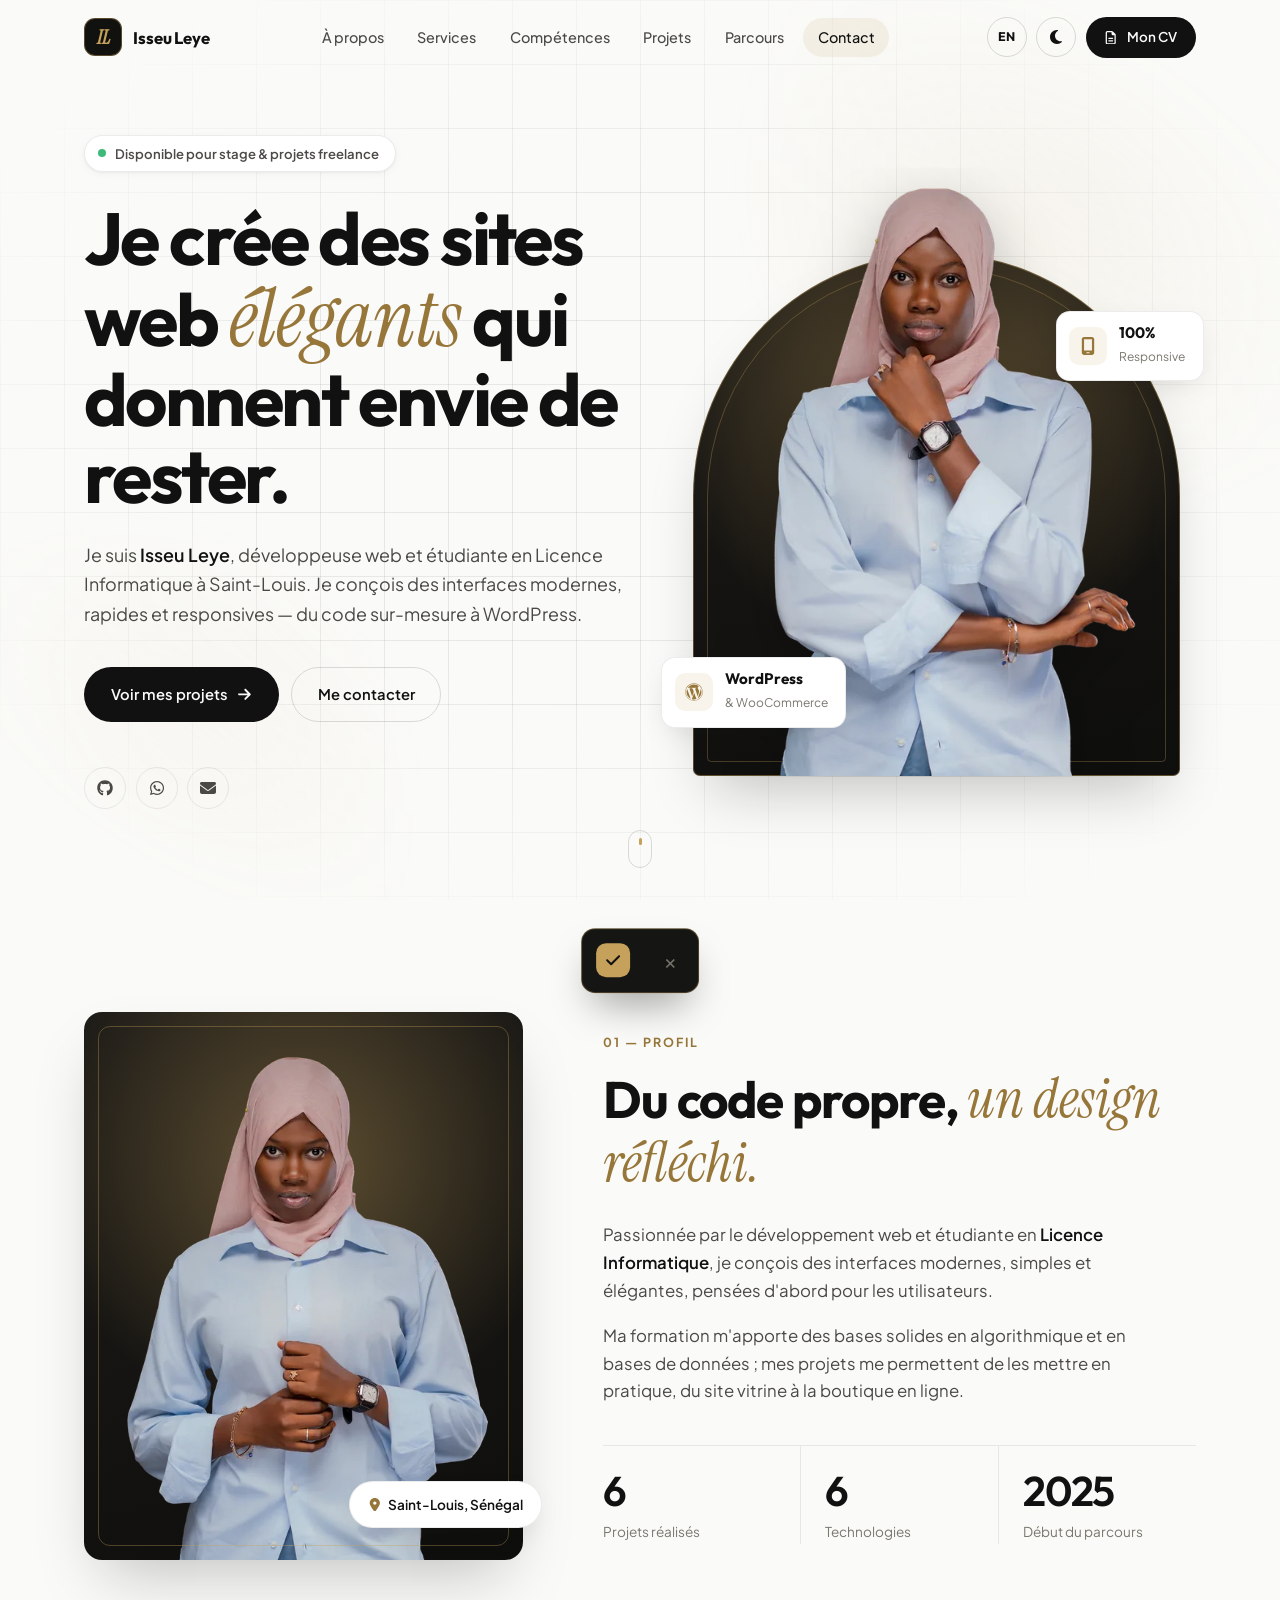
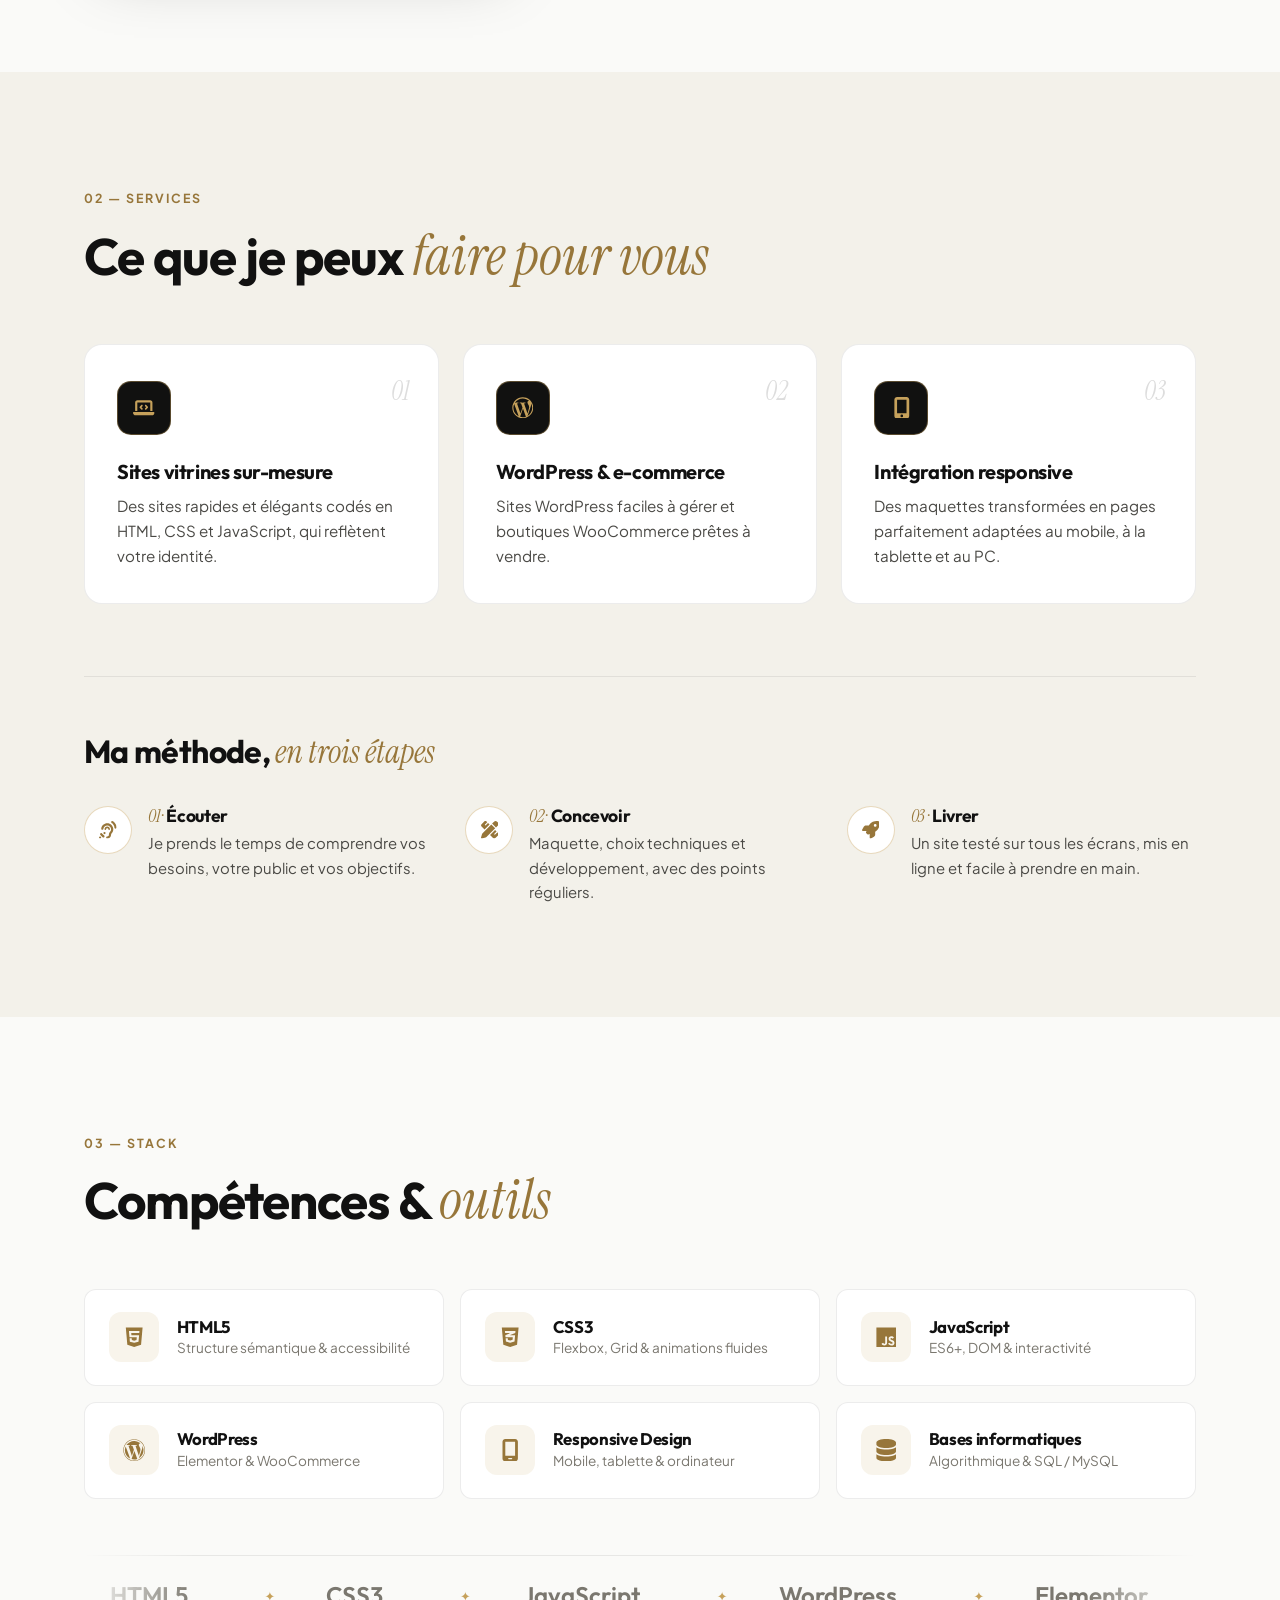
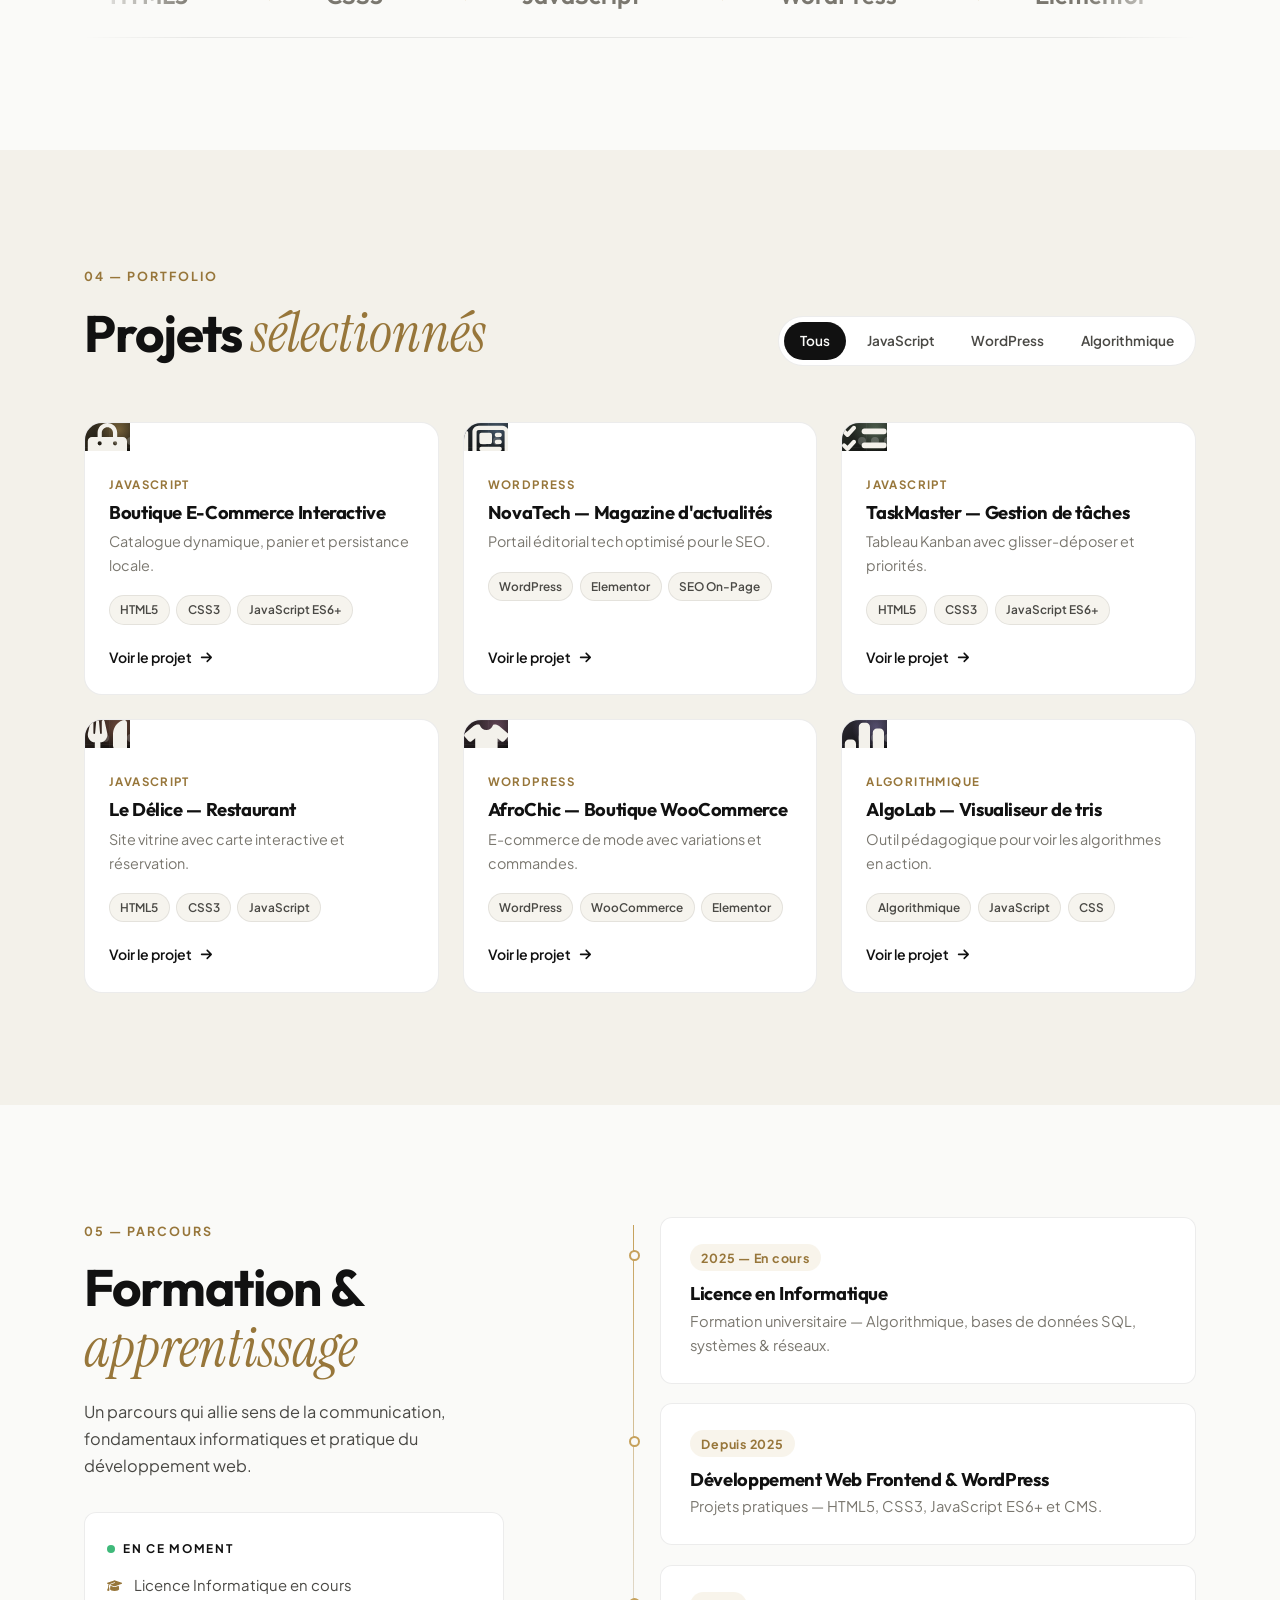
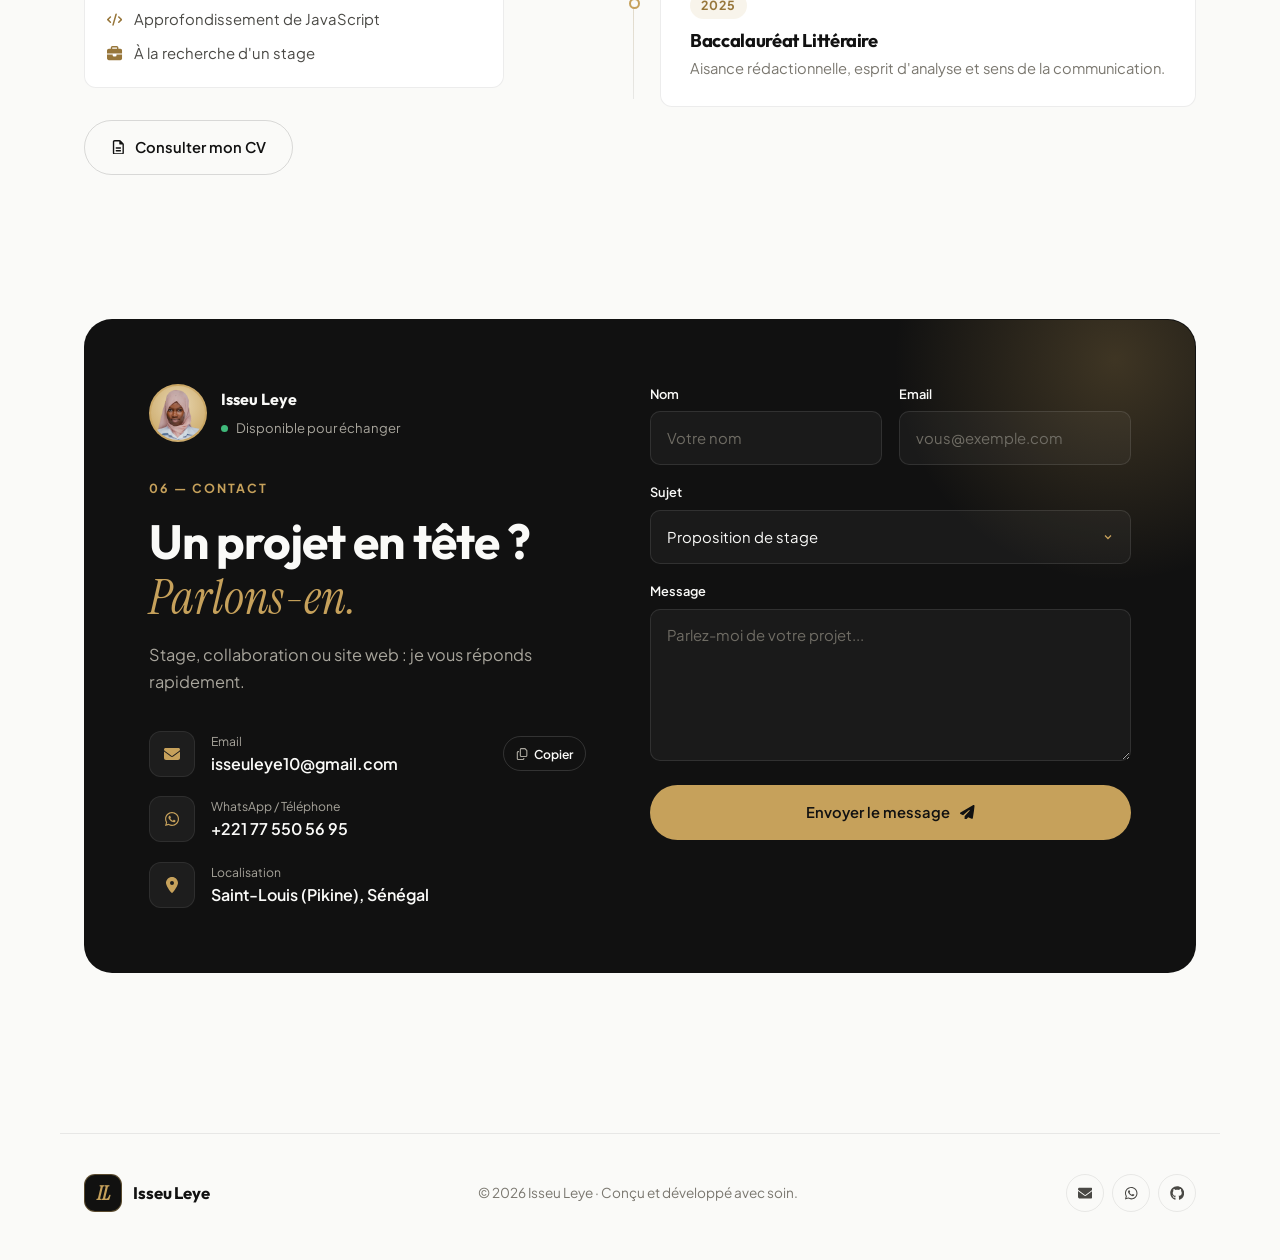
==== commit fda5805b: "Update profile link and OpenGraph image URL" ====
--- a/index.html
+++ b/index.html
@@ -14,7 +14,7 @@
   <meta property="og:title" content="Isseu Leye — Développeuse Web">
   <meta property="og:description" content="Création de sites web modernes, épurés et responsives.">
   <meta property="og:type" content="website">
-  <meta property="og:image" content="img/og-image.jpg">
+  <meta property="og:image" content="https://isseuleye10-boop.github.io/portfolio/img/og-image.jpg">
   <meta property="og:image:width" content="1200">
   <meta property="og:image:height" content="630">
   <meta name="twitter:card" content="summary_large_image">
